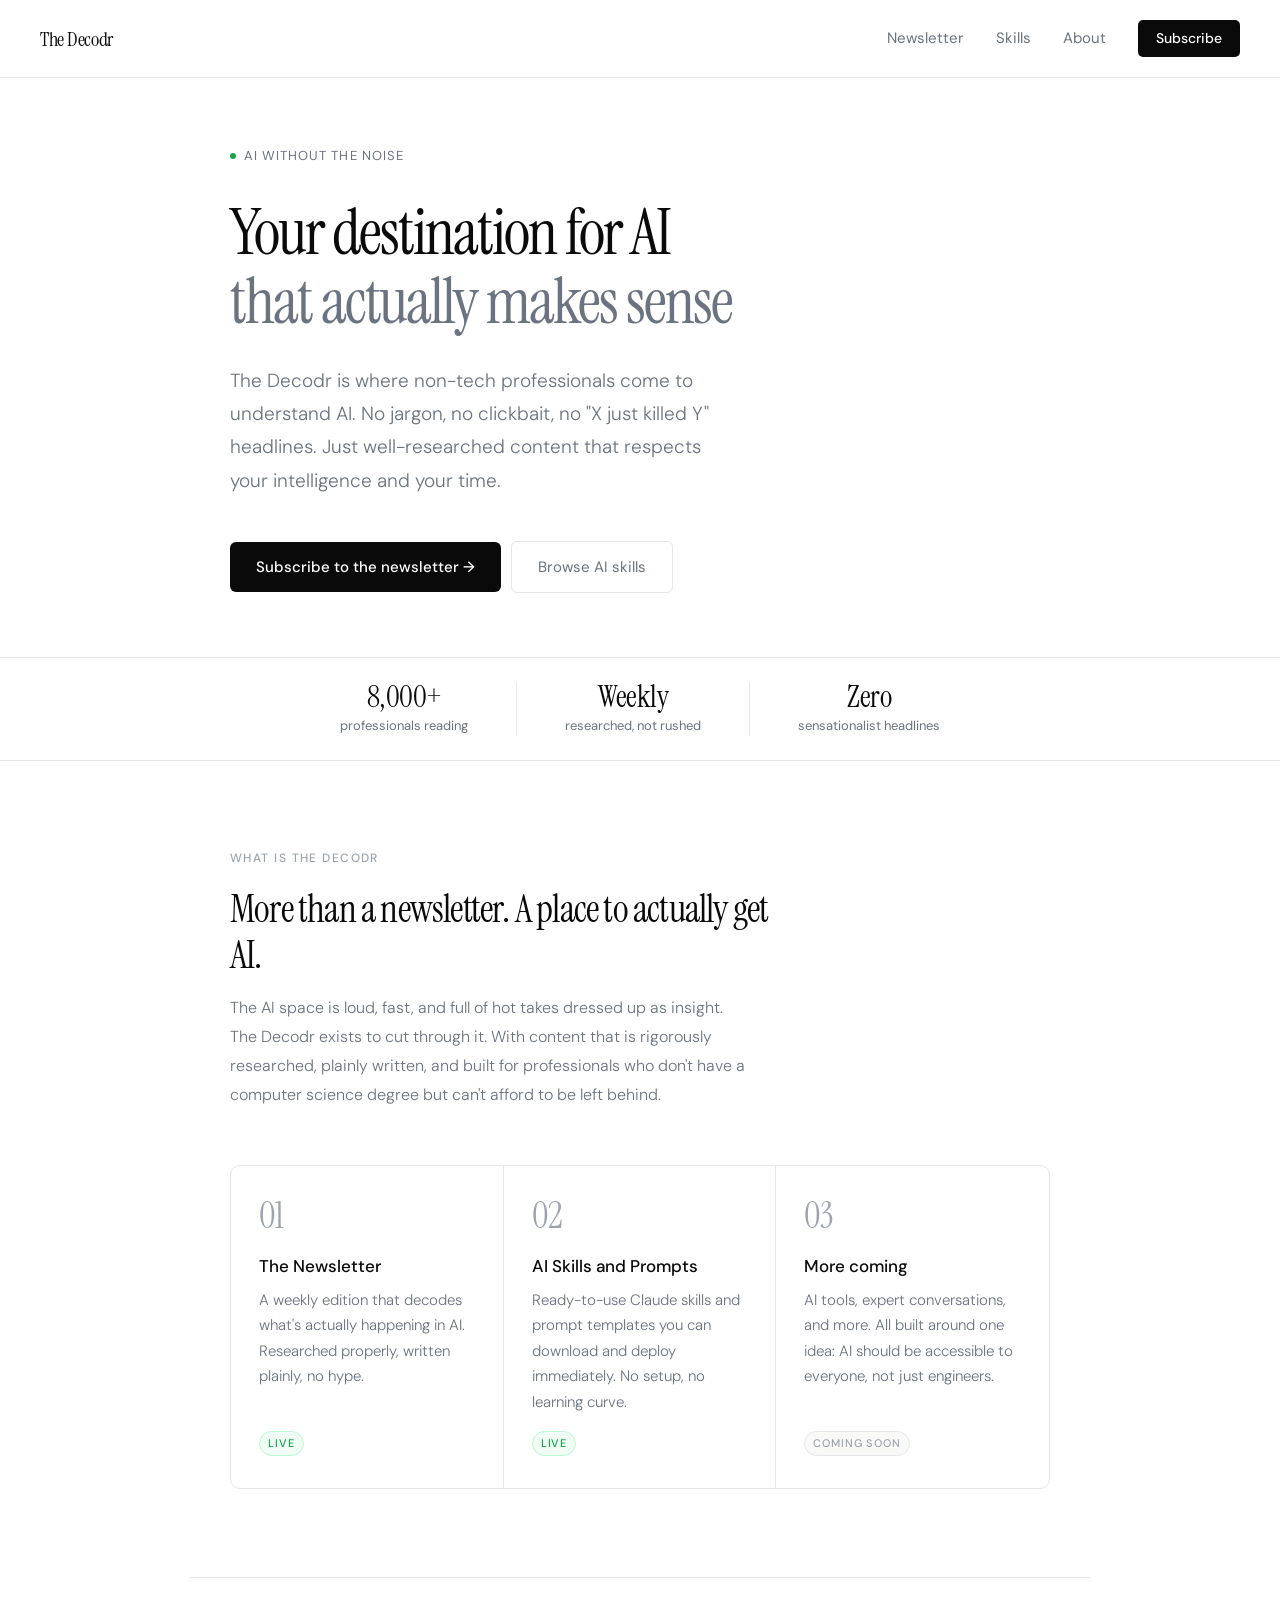
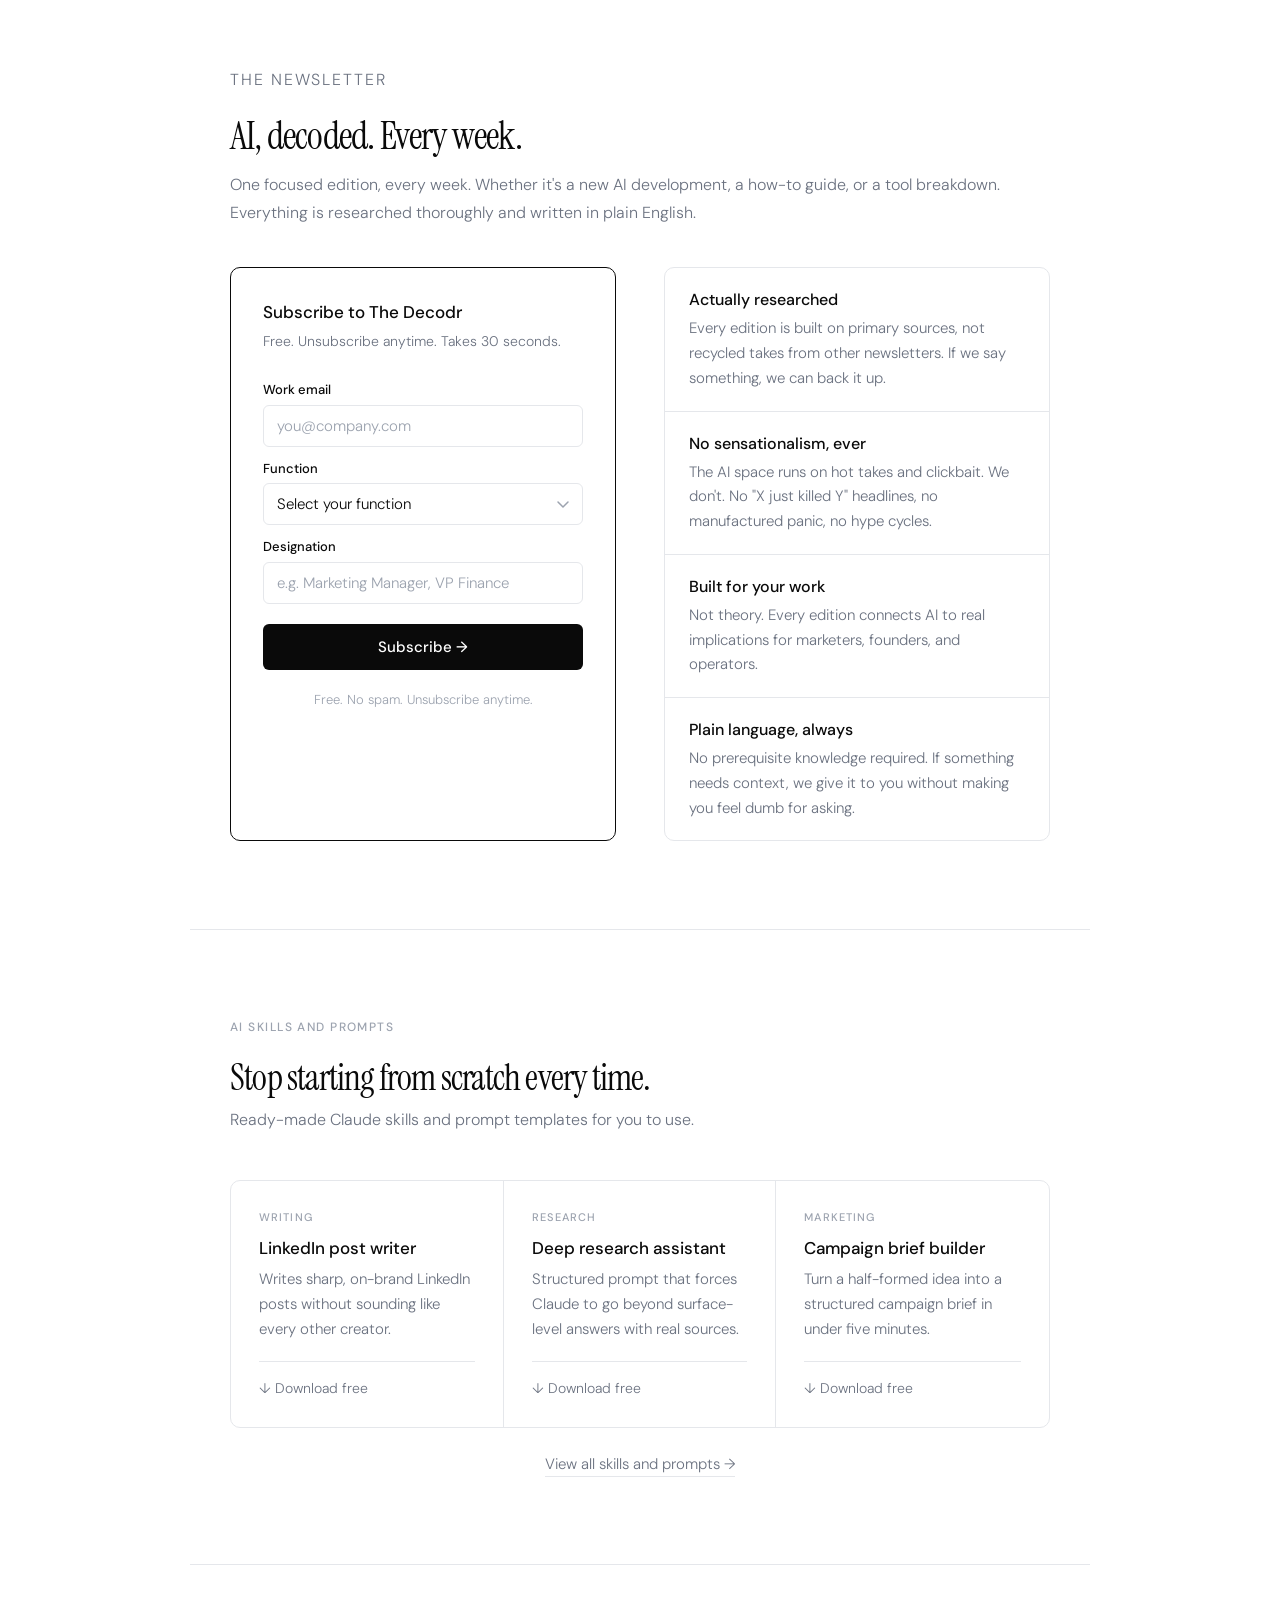
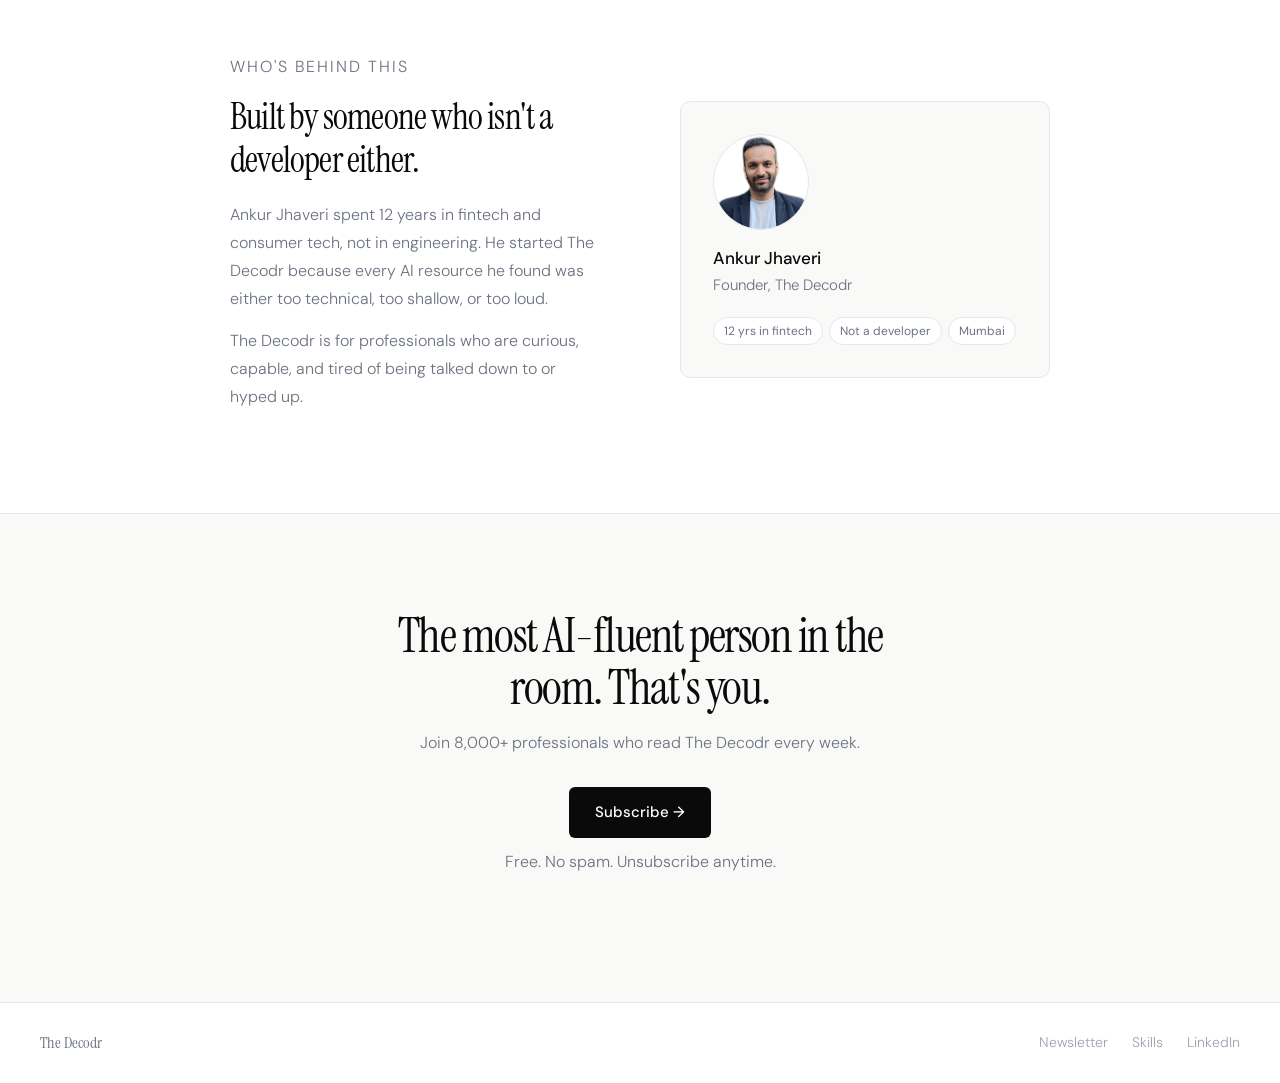
==== index.html @ 64186047 "Subscribe form updated" ====
<!DOCTYPE html>
<html lang="en">
<head>
  <meta charset="UTF-8" />
  <meta name="viewport" content="width=device-width, initial-scale=1.0" />
  <title>The Decodr — AI, decoded for non-tech professionals</title>
  <link rel="icon" type="image/svg+xml" href="favicon-image.svg">
  <meta name="description" content="The Decodr is where non-tech professionals come to understand AI. No jargon, no clickbait, no hype. Just well-researched content, every week." />

  <!-- Google tag (gtag.js) -->
  <script async src="https://www.googletagmanager.com/gtag/js?id=G-RG1M8H13L8"></script>
  <script>
    window.dataLayer = window.dataLayer || [];
    function gtag(){dataLayer.push(arguments);}
    gtag('js', new Date());
    gtag('config', 'G-RG1M8H13L8');
  </script>

  <link rel="preconnect" href="https://fonts.googleapis.com" />
  <link rel="preconnect" href="https://fonts.gstatic.com" crossorigin />
  <link href="https://fonts.googleapis.com/css2?family=Instrument+Serif&family=DM+Sans:wght@300;400;500&display=swap" rel="stylesheet" />
  <style>
    *, *::before, *::after { box-sizing: border-box; margin: 0; padding: 0; }

    :root {
      --bg: #FFFFFF;
      --bg2: #F9F9F8;
      --border: #E5E7EB;
      --text: #0A0A0A;
      --muted: #6B7280;
      --dimmed: #9CA3AF;
    }

    html { scroll-behavior: smooth; }

    body {
      background: var(--bg);
      color: var(--text);
      font-family: 'DM Sans', sans-serif;
      font-weight: 300;
      line-height: 1.5;
      -webkit-font-smoothing: antialiased;
    }

    /* ── NAV ── */
    .nav {
      display: flex;
      align-items: center;
      justify-content: space-between;
      padding: 1.25rem 2.5rem;
      border-bottom: 1px solid var(--border);
      position: sticky;
      top: 0;
      background: rgba(255,255,255,0.95);
      backdrop-filter: blur(12px);
      -webkit-backdrop-filter: blur(12px);
      z-index: 100;
    }
    .nav-logo { font-family: 'Instrument Serif', serif; font-size: 20px; color: var(--text); letter-spacing: -0.3px; text-decoration: none; }
    .nav-links { display: flex; gap: 2rem; align-items: center; }
    .nav-links a { font-size: 15px; color: var(--muted); text-decoration: none; font-weight: 400; transition: color 0.2s; }
    .nav-links a:hover { color: var(--text); }
    .nav-links .nav-btn { background: var(--text); color: #ffffff !important; border: none; padding: 8px 18px; border-radius: 5px; font-size: 14px; font-weight: 500; cursor: pointer; font-family: 'DM Sans', sans-serif; text-decoration: none; display: inline-block; transition: opacity 0.2s; }
    .nav-links .nav-btn:hover { opacity: 0.85; }

    /* ── HERO ── */
    .hero { padding: 4rem 2.5rem 2rem; max-width: 900px; margin: 0 auto; }
    .hero-eyebrow { display: inline-flex; align-items: center; gap: 8px; font-size: 13px; font-weight: 400; color: var(--muted); letter-spacing: 0.08em; text-transform: uppercase; margin-bottom: 2rem; }
    .hero-dot { width: 6px; height: 6px; border-radius: 50%; background: #16A34A; animation: pulse 2s infinite; flex-shrink: 0; }
    @keyframes pulse { 0%, 100% { opacity: 1; } 50% { opacity: 0.3; } }
    .hero h1 { font-family: 'Instrument Serif', serif; font-size: 64px; font-weight: 400; line-height: 1.08; letter-spacing: -2px; color: var(--text); margin-bottom: 1.75rem; }
    .hero h1 span { display: block; color: var(--muted); }
    .hero-sub { font-size: 19px; color: var(--muted); line-height: 1.75; max-width: 500px; margin-bottom: 2.75rem; font-weight: 300; }
    .hero-actions { display: flex; gap: 10px; align-items: center; flex-wrap: wrap; }
    .btn-primary { background: var(--text); color: #fff; border: none; padding: 14px 26px; border-radius: 6px; font-size: 15px; font-weight: 500; cursor: pointer; font-family: 'DM Sans', sans-serif; text-decoration: none; display: inline-block; transition: opacity 0.2s; }
    .btn-primary:hover { opacity: 0.85; }
    .btn-ghost { background: transparent; color: var(--muted); border: 1px solid var(--border); padding: 14px 26px; border-radius: 6px; font-size: 15px; font-weight: 400; cursor: pointer; font-family: 'DM Sans', sans-serif; text-decoration: none; display: inline-block; transition: border-color 0.2s, color 0.2s; }
    .btn-ghost:hover { border-color: #9CA3AF; color: var(--text); }

    /* ── PROOF BAR ── */
    .proof { border-top: 1px solid var(--border); border-bottom: 1px solid var(--border); padding: 1.5rem 2.5rem; display: flex; align-items: center; justify-content: center; margin-top: 2rem; }
    .proof-item { text-align: center; padding: 0 3rem; }
    .proof-item:not(:last-child) { border-right: 1px solid var(--border); }
    .proof-num { font-family: 'Instrument Serif', serif; font-size: 30px; color: var(--text); letter-spacing: -0.5px; line-height: 1; margin-bottom: 4px; }
    .proof-label { font-size: 13px; color: var(--muted); font-weight: 400; }

    /* ── WHAT SECTION ── */
    .what { padding: 5.5rem 2.5rem; max-width: 900px; margin: 0 auto; }
    .section-tag { font-size: 12px; font-weight: 500; letter-spacing: 0.12em; text-transform: uppercase; color: var(--dimmed); margin-bottom: 1.25rem; }
    .what h2 { font-family: 'Instrument Serif', serif; font-size: 38px; font-weight: 400; letter-spacing: -0.8px; color: var(--text); margin-bottom: 1rem; line-height: 1.2; max-width: 540px; }
    .what-body { font-size: 16px; color: var(--muted); line-height: 1.8; max-width: 520px; margin-bottom: 3.5rem; font-weight: 300; }
    .offerings { display: grid; grid-template-columns: 1fr 1fr 1fr; border: 1px solid var(--border); border-radius: 10px; overflow: hidden; }
    .offering { padding: 2rem 1.75rem; border-right: 1px solid var(--border); display: flex; flex-direction: column; }
    .offering:last-child { border-right: none; }
    .offering-num { font-family: 'Instrument Serif', serif; font-size: 36px; color: var(--dimmed); line-height: 1; margin-bottom: 1.25rem; letter-spacing: -1px; }
    .offering h3 { font-size: 17px; font-weight: 500; color: var(--text); margin-bottom: 0.5rem; }
    .offering p { font-size: 15px; color: var(--muted); line-height: 1.7; flex: 1; }
    .offering-badge-row { margin-top: 1rem; display: flex; align-items: center; }
    .offering-live { display: inline-block; font-size: 11px; font-weight: 500; letter-spacing: 0.08em; text-transform: uppercase; color: #16A34A; border: 1px solid #BBF7D0; background: #F0FDF4; padding: 3px 8px; border-radius: 100px; }
    .offering-soon { display: inline-block; font-size: 11px; font-weight: 500; letter-spacing: 0.08em; text-transform: uppercase; color: var(--dimmed); border: 1px solid var(--border); background: var(--bg2); padding: 3px 8px; border-radius: 100px; }

    /* ── NEWSLETTER SECTION ── */
    .newsletter { padding: 5.5rem 2.5rem; border-top: 1px solid var(--border); max-width: 900px; margin: 0 auto; }
    .newsletter-head { margin-bottom: 2.5rem; }
    .newsletter-head h2 { font-family: 'Instrument Serif', serif; font-size: 38px; font-weight: 400; letter-spacing: -0.8px; line-height: 1.2; color: var(--text); margin-bottom: 0.75rem; }
    .newsletter-head p { font-size: 16px; color: var(--muted); line-height: 1.75; font-weight: 300; }
    .newsletter-grid { display: grid; grid-template-columns: 1fr 1fr; gap: 3rem; align-items: stretch; }

    /* form card */
    .nl-form-card { background: var(--bg); border: 1px solid var(--text); border-radius: 10px; padding: 2rem; display: flex; flex-direction: column; }
    .nl-form-card h3 { font-size: 17px; font-weight: 500; color: var(--text); margin-bottom: 4px; }
    .nl-form-card .form-sub { font-size: 14px; color: var(--muted); margin-bottom: 1.75rem; line-height: 1.6; }

    .gate-form { display: flex; flex-direction: column; gap: 0.75rem; flex: 1; }
    .form-field { display: flex; flex-direction: column; gap: 5px; }
    .form-field label { font-size: 13px; font-weight: 500; color: var(--text); }
    .form-field input,
    .form-field select {
      width: 100%;
      padding: 10px 13px;
      border: 1px solid var(--border);
      border-radius: 6px;
      font-family: 'DM Sans', sans-serif;
      font-size: 15px;
      font-weight: 300;
      color: var(--text);
      background: var(--bg);
      outline: none;
      transition: border-color 0.2s;
      appearance: none;
      -webkit-appearance: none;
    }
    .form-field input::placeholder { color: var(--dimmed); }
    .form-field input:focus,
    .form-field select:focus { border-color: var(--text); }
    .form-field input.error,
    .form-field select.error { border-color: #DC2626; }
    .field-error { font-size: 12px; color: #DC2626; display: none; }

    .select-wrapper { position: relative; }
    .select-wrapper select { padding-right: 34px; cursor: pointer; }
    .select-wrapper .select-chevron {
      position: absolute; right: 13px; top: 50%; transform: translateY(-50%);
      pointer-events: none; width: 14px; height: 14px; color: var(--dimmed);
    }
    .select-placeholder { color: var(--dimmed); }

    .btn-submit {
      background: var(--text); color: #fff; border: none;
      padding: 13px 24px; border-radius: 6px; font-size: 15px; font-weight: 500;
      cursor: pointer; font-family: 'DM Sans', sans-serif; width: 100%;
      margin-top: 0.5rem; transition: opacity 0.2s;
      display: flex; align-items: center; justify-content: center; gap: 8px;
    }
    .btn-submit:hover { opacity: 0.85; }
    .btn-submit:disabled { opacity: 0.6; cursor: not-allowed; }
    .btn-spinner {
      width: 15px; height: 15px;
      border: 2px solid rgba(255,255,255,0.3); border-top-color: #fff;
      border-radius: 50%; animation: spin 0.7s linear infinite; display: none;
    }
    @keyframes spin { to { transform: rotate(360deg); } }
    .btn-submit.loading .btn-spinner { display: block; }
    .form-error { font-size: 13px; color: #DC2626; text-align: center; display: none; }
    .form-micro { font-size: 13px; color: var(--dimmed); text-align: center; margin-top: 0.5rem; }

    /* success state */
    .form-success { display: none; flex: 1; flex-direction: column; align-items: center; justify-content: center; text-align: center; padding: 2rem 0; }
    .success-icon { width: 44px; height: 44px; border-radius: 50%; background: #F0FDF4; border: 1px solid #BBF7D0; display: flex; align-items: center; justify-content: center; margin: 0 auto 1rem; }
    .success-icon svg { width: 20px; height: 20px; color: #16A34A; }
    .form-success h4 { font-size: 17px; font-weight: 500; color: var(--text); margin-bottom: 6px; }
    .form-success p { font-size: 14px; color: var(--muted); line-height: 1.6; }

    /* points */
    .nl-points { border: 1px solid var(--border); border-radius: 10px; overflow: hidden; display: flex; flex-direction: column; height: 100%; }
    .nl-point { padding: 1.25rem 1.5rem; border-bottom: 1px solid var(--border); flex: 1; display: flex; flex-direction: column; justify-content: center; }
    .nl-point:last-child { border-bottom: none; }
    .nl-point h4 { font-size: 16px; font-weight: 500; color: var(--text); margin-bottom: 4px; }
    .nl-point p { font-size: 15px; color: var(--muted); line-height: 1.65; }

    /* ── SKILLS SECTION ── */
    .skills { padding: 5.5rem 2.5rem; border-top: 1px solid var(--border); max-width: 900px; margin: 0 auto; }
    .skills h2 { font-family: 'Instrument Serif', serif; font-size: 36px; font-weight: 400; letter-spacing: -0.8px; line-height: 1.2; color: var(--text); margin-bottom: 0.5rem; }
    .skills-subhead { font-size: 16px; color: var(--muted); margin-bottom: 3rem; font-weight: 300; }
    .skills-grid { display: grid; grid-template-columns: 1fr 1fr 1fr; border: 1px solid var(--border); border-radius: 10px; overflow: hidden; margin-bottom: 1.5rem; }
    .skill-card { padding: 1.75rem; border-right: 1px solid var(--border); display: flex; flex-direction: column; }
    .skill-card:last-child { border-right: none; }
    .skill-tag { font-size: 11px; font-weight: 500; letter-spacing: 0.1em; text-transform: uppercase; color: var(--dimmed); margin-bottom: 0.75rem; }
    .skill-card h4 { font-size: 17px; font-weight: 500; color: var(--text); margin-bottom: 0.5rem; line-height: 1.3; }
    .skill-card p { font-size: 15px; color: var(--muted); line-height: 1.65; flex: 1; }
    .skill-dl { display: inline-flex; align-items: center; gap: 5px; font-size: 14px; color: var(--muted); margin-top: 1.25rem; text-decoration: none; padding-top: 1rem; border-top: 1px solid var(--border); transition: color 0.2s; }
    .skill-dl:hover { color: var(--text); }
    .skills-cta-row { text-align: center; }
    .skills-cta-row a { font-size: 15px; color: var(--muted); text-decoration: none; border-bottom: 1px solid var(--border); padding-bottom: 2px; transition: color 0.2s; }
    .skills-cta-row a:hover { color: var(--text); }

    /* ── ABOUT SECTION ── */
    .about { padding: 5.5rem 2.5rem; border-top: 1px solid var(--border); max-width: 900px; margin: 0 auto; display: grid; grid-template-columns: 1fr 1fr; gap: 5rem; align-items: center; }
    .about-left h2 { font-family: 'Instrument Serif', serif; font-size: 36px; font-weight: 400; letter-spacing: -0.8px; line-height: 1.2; color: var(--text); margin-bottom: 1.25rem; }
    .about-left p { font-size: 16px; color: var(--muted); line-height: 1.75; margin-bottom: 0.85rem; font-weight: 300; }
    .about-right { background: var(--bg2); border: 1px solid var(--border); border-radius: 10px; padding: 2rem; }
    .about-photo { width: 96px; height: 96px; border-radius: 50%; object-fit: cover; object-position: center top; margin-bottom: 1rem; display: block; border: 1px solid var(--border); background: var(--border); }
    .about-right h3 { font-size: 17px; font-weight: 500; color: var(--text); margin-bottom: 3px; }
    .about-right .role { font-size: 15px; color: var(--muted); margin-bottom: 1.25rem; }
    .about-tags { display: flex; flex-wrap: wrap; gap: 6px; }
    .atag { font-size: 12px; color: var(--muted); border: 1px solid var(--border); background: var(--bg); padding: 4px 10px; border-radius: 100px; font-weight: 400; }
    .about-link { text-decoration: none; display: inline-block; }
    .about-link:hover .about-photo { opacity: 0.85; }
    .about-link:hover h3 { color: var(--muted); }

    /* ── FINAL CTA ── */
    .fcta { padding: 6rem 2.5rem; border-top: 1px solid var(--border); text-align: center; background: var(--bg2); }
    .fcta h2 { font-family: 'Instrument Serif', serif; font-size: 48px; font-weight: 400; letter-spacing: -1.5px; line-height: 1.1; color: var(--text); margin-bottom: 1rem; max-width: 560px; margin-left: auto; margin-right: auto; }
    .fcta p { font-size: 16px; color: var(--muted); margin-bottom: 2rem; }
    .fcta-micro { font-size: 13px; color: var(--dimmed); }

    /* ── FOOTER ── */
    .footer { padding: 1.75rem 2.5rem; border-top: 1px solid var(--border); display: flex; align-items: center; justify-content: space-between; }
    .footer-logo { font-family: 'Instrument Serif', serif; font-size: 16px; color: var(--muted); text-decoration: none; }
    .footer-links { display: flex; gap: 1.5rem; }
    .footer-links a { font-size: 14px; color: var(--dimmed); text-decoration: none; transition: color 0.2s; }
    .footer-links a:hover { color: var(--muted); }

    /* ── MOBILE RESPONSIVE ── */
    @media (max-width: 768px) {
      .nav { padding: 1rem 1.25rem; }
      .nav-links a { display: none; }
      .hero { padding: 2.5rem 1.25rem 0; }
      .hero h1 { font-size: 36px; letter-spacing: -0.8px; }
      .hero-sub { font-size: 16px; }
      .hero-actions { flex-direction: column; }
      .btn-primary, .btn-ghost { width: 100%; text-align: center; }
      .proof { padding: 1.5rem 0.5rem; margin-top: 1.5rem; }
      .proof-item { padding: 0 1rem; }
      .proof-num { font-size: 22px; }
      .proof-label { font-size: 10px; }
      .what { padding: 3rem 1.25rem; }
      .what h2 { font-size: 26px; max-width: 100%; }
      .offerings { grid-template-columns: 1fr; }
      .offering { border-right: none; border-bottom: 1px solid var(--border); }
      .offering:last-child { border-bottom: none; }
      .newsletter { padding: 3rem 1.25rem; }
      .newsletter-head h2 { font-size: 28px; }
      .newsletter-grid { grid-template-columns: 1fr; gap: 2rem; }
      .nl-points { height: auto; }
      .nl-point { flex: none; }
      .skills { padding: 3rem 1.25rem; }
      .skills h2 { font-size: 26px; }
      .skills-grid { grid-template-columns: 1fr; }
      .skill-card { border-right: none; border-bottom: 1px solid var(--border); }
      .skill-card:last-child { border-bottom: none; }
      .about { grid-template-columns: 1fr; gap: 2rem; padding: 3rem 1.25rem; }
      .about-left h2 { font-size: 26px; }
      .fcta { padding: 3rem 1.25rem; }
      .fcta h2 { font-size: 28px; letter-spacing: -0.5px; }
      .footer { padding: 1.25rem; flex-direction: column; gap: 1rem; text-align: center; }
    }
  </style>
</head>
<body>

  <nav class="nav">
    <a href="#" class="nav-logo">The Decodr</a>
    <div class="nav-links">
      <a href="#newsletter">Newsletter</a>
      <a href="#skills">Skills</a>
      <a href="#about">About</a>
      <a href="#newsletter" class="nav-btn">Subscribe</a>
    </div>
  </nav>

  <section class="hero">
    <div class="hero-eyebrow">
      <span class="hero-dot"></span>
      AI without the noise
    </div>
    <h1>Your destination for AI<span>that actually makes sense</span></h1>
    <p class="hero-sub">The Decodr is where non-tech professionals come to understand AI. No jargon, no clickbait, no "X just killed Y" headlines. Just well-researched content that respects your intelligence and your time.</p>
    <div class="hero-actions">
      <a href="#newsletter" class="btn-primary">Subscribe to the newsletter →</a>
      <a href="#skills" class="btn-ghost">Browse AI skills</a>
    </div>
  </section>

  <div class="proof">
    <div class="proof-item">
      <div class="proof-num">8,000+</div>
      <div class="proof-label">professionals reading</div>
    </div>
    <div class="proof-item">
      <div class="proof-num">Weekly</div>
      <div class="proof-label">researched, not rushed</div>
    </div>
    <div class="proof-item">
      <div class="proof-num">Zero</div>
      <div class="proof-label">sensationalist headlines</div>
    </div>
  </div>

  <section class="what">
    <p class="section-tag">What is The Decodr</p>
    <h2>More than a newsletter. A place to actually get AI.</h2>
    <p class="what-body">The AI space is loud, fast, and full of hot takes dressed up as insight. The Decodr exists to cut through it. With content that is rigorously researched, plainly written, and built for professionals who don't have a computer science degree but can't afford to be left behind.</p>
    <div class="offerings">
      <div class="offering">
        <div class="offering-num">01</div>
        <h3>The Newsletter</h3>
        <p>A weekly edition that decodes what's actually happening in AI. Researched properly, written plainly, no hype.</p>
        <div class="offering-badge-row">
          <span class="offering-live">Live</span>
        </div>
      </div>
      <div class="offering">
        <div class="offering-num">02</div>
        <h3>AI Skills and Prompts</h3>
        <p>Ready-to-use Claude skills and prompt templates you can download and deploy immediately. No setup, no learning curve.</p>
        <div class="offering-badge-row">
          <span class="offering-live">Live</span>
        </div>
      </div>
      <div class="offering">
        <div class="offering-num">03</div>
        <h3>More coming</h3>
        <p>AI tools, expert conversations, and more. All built around one idea: AI should be accessible to everyone, not just engineers.</p>
        <div class="offering-badge-row">
          <span class="offering-soon">Coming soon</span>
        </div>
      </div>
    </div>
  </section>

  <section class="newsletter" id="newsletter">
    <div class="newsletter-head">
      <p class="section-tag">The Newsletter</p>
      <h2>AI, decoded. Every week.</h2>
      <p>One focused edition, every week. Whether it's a new AI development, a how-to guide, or a tool breakdown. Everything is researched thoroughly and written in plain English.</p>
    </div>
    <div class="newsletter-grid">

      <div class="nl-form-card">
        <div id="nlFormView" style="display:flex; flex-direction:column; flex:1;">
          <h3>Subscribe to The Decodr</h3>
          <p class="form-sub">Free. Unsubscribe anytime. Takes 30 seconds.</p>
          <form class="gate-form" id="nlForm" novalidate>
            <div class="form-field">
              <label for="nl-email">Work email</label>
              <input type="email" id="nl-email" name="email" placeholder="you@company.com" required autocomplete="email" />
              <span class="field-error" id="nl-emailError">Please enter a valid email address.</span>
            </div>
            <div class="form-field">
              <label for="nl-function">Function</label>
              <div class="select-wrapper">
                <select id="nl-function" name="function" required class="select-placeholder">
                  <option value="" disabled selected>Select your function</option>
                  <option value="Product">Product</option>
                  <option value="Finance">Finance</option>
                  <option value="Marketing">Marketing</option>
                  <option value="HR">HR</option>
                  <option value="Operations">Operations</option>
                  <option value="Strategy">Strategy</option>
                  <option value="Sales">Sales</option>
                  <option value="Analytics">Analytics</option>
                  <option value="Other">Other</option>
                </select>
                <svg class="select-chevron" viewBox="0 0 14 14" fill="none" stroke="currentColor" stroke-width="1.5" stroke-linecap="round" stroke-linejoin="round">
                  <path d="M2 5l5 5 5-5"/>
                </svg>
              </div>
              <span class="field-error" id="nl-functionError">Please select your function.</span>
            </div>
            <div class="form-field">
              <label for="nl-designation">Designation</label>
              <input type="text" id="nl-designation" name="designation" placeholder="e.g. Marketing Manager, VP Finance" required />
              <span class="field-error" id="nl-designationError">Please enter your designation.</span>
            </div>
            <button type="submit" class="btn-submit" id="nlSubmitBtn">
              <span class="btn-spinner"></span>
              <span class="btn-label">Subscribe →</span>
            </button>
            <p class="form-error" id="nl-formError">Something went wrong. Please try again.</p>
            <p class="form-micro">Free. No spam. Unsubscribe anytime.</p>
          </form>
        </div>

        <div class="form-success" id="nlSuccessView">
          <div class="success-icon">
            <svg viewBox="0 0 24 24" fill="none" stroke="currentColor" stroke-width="2" stroke-linecap="round" stroke-linejoin="round">
              <polyline points="20 6 9 17 4 12"/>
            </svg>
          </div>
          <h4>You're in.</h4>
          <p>Redirecting you to Substack to complete your subscription...</p>
        </div>
      </div>

      <div class="nl-points">
        <div class="nl-point">
          <h4>Actually researched</h4>
          <p>Every edition is built on primary sources, not recycled takes from other newsletters. If we say something, we can back it up.</p>
        </div>
        <div class="nl-point">
          <h4>No sensationalism, ever</h4>
          <p>The AI space runs on hot takes and clickbait. We don't. No "X just killed Y" headlines, no manufactured panic, no hype cycles.</p>
        </div>
        <div class="nl-point">
          <h4>Built for your work</h4>
          <p>Not theory. Every edition connects AI to real implications for marketers, founders, and operators.</p>
        </div>
        <div class="nl-point">
          <h4>Plain language, always</h4>
          <p>No prerequisite knowledge required. If something needs context, we give it to you without making you feel dumb for asking.</p>
        </div>
      </div>

    </div>
  </section>

  <section class="skills" id="skills">
    <p class="section-tag">AI Skills and Prompts</p>
    <h2>Stop starting from scratch every time.</h2>
    <p class="skills-subhead">Ready-made Claude skills and prompt templates for you to use.</p>
    <div class="skills-grid">
      <div class="skill-card">
        <div class="skill-tag">Writing</div>
        <h4>LinkedIn post writer</h4>
        <p>Writes sharp, on-brand LinkedIn posts without sounding like every other creator.</p>
        <a class="skill-dl" href="coming-soon.html">↓ Download free</a>
      </div>
      <div class="skill-card">
        <div class="skill-tag">Research</div>
        <h4>Deep research assistant</h4>
        <p>Structured prompt that forces Claude to go beyond surface-level answers with real sources.</p>
        <a class="skill-dl" href="coming-soon.html">↓ Download free</a>
      </div>
      <div class="skill-card">
        <div class="skill-tag">Marketing</div>
        <h4>Campaign brief builder</h4>
        <p>Turn a half-formed idea into a structured campaign brief in under five minutes.</p>
        <a class="skill-dl" href="coming-soon.html">↓ Download free</a>
      </div>
    </div>
    <div class="skills-cta-row">
      <a href="coming-soon.html">View all skills and prompts →</a>
    </div>
  </section>

  <section class="about" id="about">
    <div class="about-left">
      <p class="section-tag">Who's behind this</p>
      <h2>Built by someone who isn't a developer either.</h2>
      <p>Ankur Jhaveri spent 12 years in fintech and consumer tech, not in engineering. He started The Decodr because every AI resource he found was either too technical, too shallow, or too loud.</p>
      <p>The Decodr is for professionals who are curious, capable, and tired of being talked down to or hyped up.</p>
    </div>
    <div class="about-right">
      <a href="https://www.linkedin.com/in/ankurajhaveri" target="_blank" rel="noopener" class="about-link">
        <img class="about-photo" src="ankur.png" alt="Ankur Jhaveri" />
        <h3>Ankur Jhaveri</h3>
      </a>
      <p class="role">Founder, The Decodr</p>
      <div class="about-tags">
        <span class="atag">12 yrs in fintech</span>
        <span class="atag">Not a developer</span>
        <span class="atag">Mumbai</span>
      </div>
    </div>
  </section>

  <section class="fcta">
    <h2>The most AI-fluent person in the room. That's you.</h2>
    <p>Join 8,000+ professionals who read The Decodr every week.</p>
    <a href="#newsletter" class="btn-primary">Subscribe →</a>
    <p class="fcta-micro" style="margin-top: 0.75rem;">Free. No spam. Unsubscribe anytime.</p>
  </section>

  <footer class="footer">
    <a href="#" class="footer-logo">The Decodr</a>
    <div class="footer-links">
      <a href="#newsletter">Newsletter</a>
      <a href="#skills">Skills</a>
      <a href="https://www.linkedin.com/in/ankurajhaveri" target="_blank" rel="noopener">LinkedIn</a>
    </div>
  </footer>

  <script>
    const APPS_SCRIPT_URL = 'https://script.google.com/macros/s/AKfycbzCJmCJoO9jo8SzQ6dvPac4uMFC2pJ8-NBWPXwWlZ7O8RimcJDHARlKDZEhNWupUO1Y1g/exec';
    const SUBSTACK_URL = 'https://lazyai.substack.com';

    const select = document.getElementById('nl-function');
    select.addEventListener('change', function () {
      this.classList.remove('select-placeholder');
    });

    document.getElementById('nlForm').addEventListener('submit', function (e) {
      e.preventDefault();

      const email       = document.getElementById('nl-email').value.trim();
      const func        = document.getElementById('nl-function').value;
      const designation = document.getElementById('nl-designation').value.trim();
      const btn         = document.getElementById('nlSubmitBtn');
      const errorEl     = document.getElementById('nl-formError');
      const emailRegex  = /^[^\s@]+@[^\s@]+\.[^\s@]+$/;

      // reset errors
      ['nl-email', 'nl-function', 'nl-designation'].forEach(id => {
        document.getElementById(id).classList.remove('error');
      });
      ['nl-emailError', 'nl-functionError', 'nl-designationError'].forEach(id => {
        document.getElementById(id).style.display = 'none';
      });

      let hasError = false;

      if (!email || !emailRegex.test(email)) {
        document.getElementById('nl-email').classList.add('error');
        document.getElementById('nl-emailError').style.display = 'block';
        hasError = true;
      }
      if (!func) {
        document.getElementById('nl-function').classList.add('error');
        document.getElementById('nl-functionError').style.display = 'block';
        hasError = true;
      }
      if (!designation) {
        document.getElementById('nl-designation').classList.add('error');
        document.getElementById('nl-designationError').style.display = 'block';
        hasError = true;
      }

      if (hasError) return;

      btn.classList.add('loading');
      btn.disabled = true;
      errorEl.style.display = 'none';

      const payload = new URLSearchParams({
        email,
        function: func,
        designation,
        source:    new URLSearchParams(window.location.search).get('source') || 'direct',
        timestamp: new Date().toISOString()
      });

      new Image().src = APPS_SCRIPT_URL + '?' + payload.toString();

      document.getElementById('nlFormView').style.display = 'none';
      document.getElementById('nlSuccessView').style.display = 'flex';

      setTimeout(function () {
        window.location.href = SUBSTACK_URL;
      }, 1500);
    });
  </script>

</body>
</html>
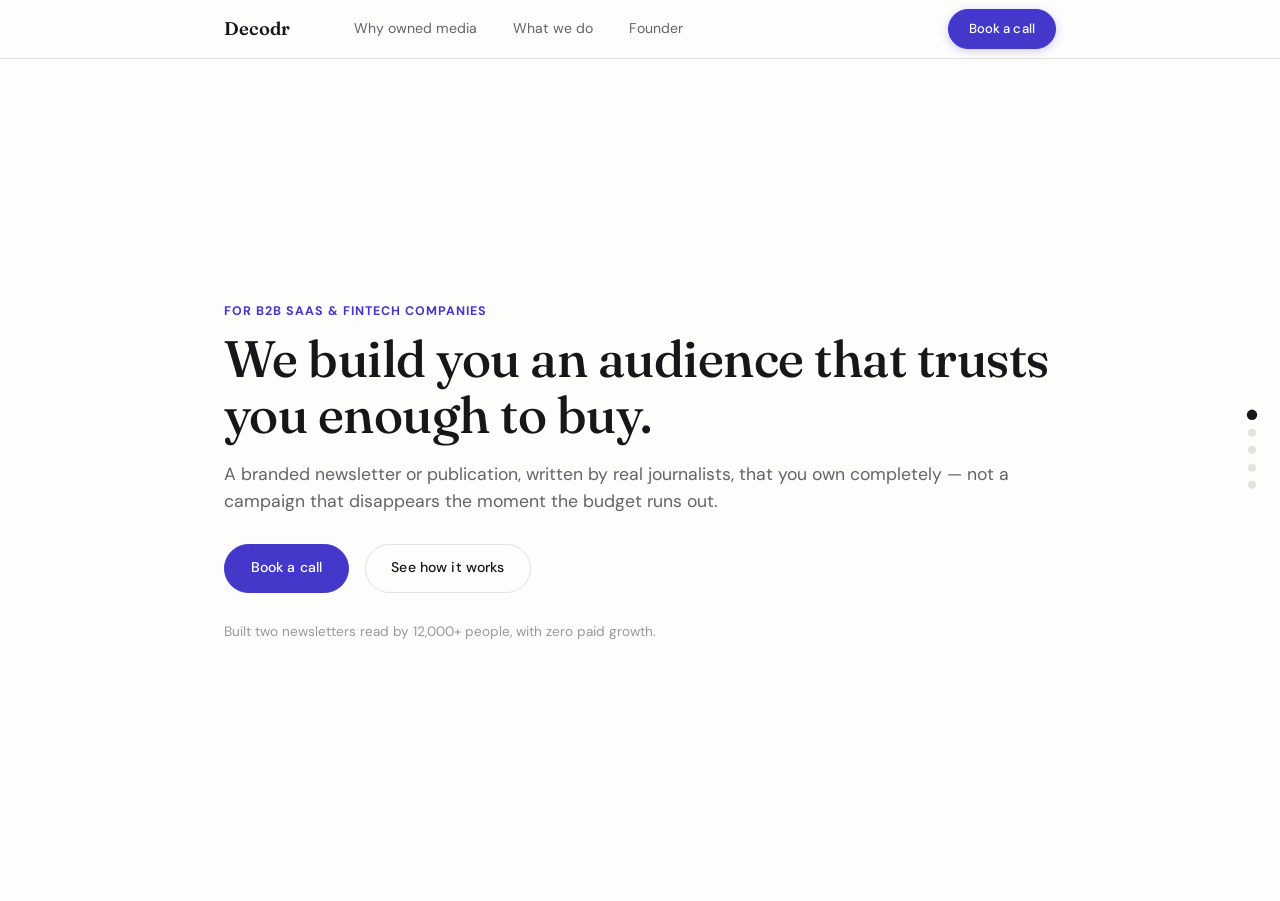
==== commit 30b1e52b: "Replace site with new Decodr landing page Full history of the previous site (index.html, newsletter." ====
--- a/index.html
+++ b/index.html
@@ -1,555 +1,162 @@
 <!DOCTYPE html>
 <html lang="en">
 <head>
-  <meta charset="UTF-8" />
-  <meta name="viewport" content="width=device-width, initial-scale=1.0" />
-  <title>The Decodr — AI, decoded for non-tech professionals</title>
-  <link rel="icon" type="image/svg+xml" href="favicon-image.svg">
-  <meta name="description" content="The Decodr is where non-tech professionals come to understand AI. No jargon, no clickbait, no hype. Just well-researched content, every week." />
-
-  <!-- Google tag (gtag.js) -->
-  <script async src="https://www.googletagmanager.com/gtag/js?id=G-RG1M8H13L8"></script>
-  <script>
-    window.dataLayer = window.dataLayer || [];
-    function gtag(){dataLayer.push(arguments);}
-    gtag('js', new Date());
-    gtag('config', 'G-RG1M8H13L8');
-  </script>
-
-  <link rel="preconnect" href="https://fonts.googleapis.com" />
-  <link rel="preconnect" href="https://fonts.gstatic.com" crossorigin />
-  <link href="https://fonts.googleapis.com/css2?family=Instrument+Serif&family=DM+Sans:wght@300;400;500&display=swap" rel="stylesheet" />
-  <style>
-    *, *::before, *::after { box-sizing: border-box; margin: 0; padding: 0; }
-
-    :root {
-      --bg: #FFFFFF;
-      --bg2: #F9F9F8;
-      --border: #E5E7EB;
-      --text: #0A0A0A;
-      --muted: #6B7280;
-      --dimmed: #9CA3AF;
-    }
-
-    html { scroll-behavior: smooth; }
-
-    body {
-      background: var(--bg);
-      color: var(--text);
-      font-family: 'DM Sans', sans-serif;
-      font-weight: 300;
-      line-height: 1.5;
-      -webkit-font-smoothing: antialiased;
-    }
-
-    /* ── NAV ── */
-    .nav {
-      display: flex;
-      align-items: center;
-      justify-content: space-between;
-      padding: 1.25rem 2.5rem;
-      border-bottom: 1px solid var(--border);
-      position: sticky;
-      top: 0;
-      background: rgba(255,255,255,0.95);
-      backdrop-filter: blur(12px);
-      -webkit-backdrop-filter: blur(12px);
-      z-index: 100;
-    }
-    .nav-logo { font-family: 'Instrument Serif', serif; font-size: 20px; color: var(--text); letter-spacing: -0.3px; text-decoration: none; }
-    .nav-links { display: flex; gap: 2rem; align-items: center; }
-    .nav-links a { font-size: 15px; color: var(--muted); text-decoration: none; font-weight: 400; transition: color 0.2s; }
-    .nav-links a:hover { color: var(--text); }
-    .nav-links .nav-btn { background: var(--text); color: #ffffff !important; border: none; padding: 8px 18px; border-radius: 5px; font-size: 14px; font-weight: 500; cursor: pointer; font-family: 'DM Sans', sans-serif; text-decoration: none; display: inline-block; transition: opacity 0.2s; }
-    .nav-links .nav-btn:hover { opacity: 0.85; }
-
-    /* ── HERO ── */
-    .hero { padding: 4rem 2.5rem 2rem; max-width: 900px; margin: 0 auto; }
-    .hero-eyebrow { display: inline-flex; align-items: center; gap: 8px; font-size: 13px; font-weight: 400; color: var(--muted); letter-spacing: 0.08em; text-transform: uppercase; margin-bottom: 2rem; }
-    .hero-dot { width: 6px; height: 6px; border-radius: 50%; background: #16A34A; animation: pulse 2s infinite; flex-shrink: 0; }
-    @keyframes pulse { 0%, 100% { opacity: 1; } 50% { opacity: 0.3; } }
-    .hero h1 { font-family: 'Instrument Serif', serif; font-size: 64px; font-weight: 400; line-height: 1.08; letter-spacing: -2px; color: var(--text); margin-bottom: 1.75rem; }
-    .hero h1 span { display: block; color: var(--muted); }
-    .hero-sub { font-size: 19px; color: var(--muted); line-height: 1.75; max-width: 500px; margin-bottom: 2.75rem; font-weight: 300; }
-    .hero-actions { display: flex; gap: 10px; align-items: center; flex-wrap: wrap; }
-    .btn-primary { background: var(--text); color: #fff; border: none; padding: 14px 26px; border-radius: 6px; font-size: 15px; font-weight: 500; cursor: pointer; font-family: 'DM Sans', sans-serif; text-decoration: none; display: inline-block; transition: opacity 0.2s; }
-    .btn-primary:hover { opacity: 0.85; }
-    .btn-ghost { background: transparent; color: var(--muted); border: 1px solid var(--border); padding: 14px 26px; border-radius: 6px; font-size: 15px; font-weight: 400; cursor: pointer; font-family: 'DM Sans', sans-serif; text-decoration: none; display: inline-block; transition: border-color 0.2s, color 0.2s; }
-    .btn-ghost:hover { border-color: #9CA3AF; color: var(--text); }
-
-    /* ── PROOF BAR ── */
-    .proof { border-top: 1px solid var(--border); border-bottom: 1px solid var(--border); padding: 1.5rem 2.5rem; display: flex; align-items: center; justify-content: center; margin-top: 2rem; }
-    .proof-item { text-align: center; padding: 0 3rem; }
-    .proof-item:not(:last-child) { border-right: 1px solid var(--border); }
-    .proof-num { font-family: 'Instrument Serif', serif; font-size: 30px; color: var(--text); letter-spacing: -0.5px; line-height: 1; margin-bottom: 4px; }
-    .proof-label { font-size: 13px; color: var(--muted); font-weight: 400; }
-
-    /* ── WHAT SECTION ── */
-    .what { padding: 5.5rem 2.5rem; max-width: 900px; margin: 0 auto; }
-    .section-tag { font-size: 12px; font-weight: 500; letter-spacing: 0.12em; text-transform: uppercase; color: var(--dimmed); margin-bottom: 1.25rem; }
-    .what h2 { font-family: 'Instrument Serif', serif; font-size: 38px; font-weight: 400; letter-spacing: -0.8px; color: var(--text); margin-bottom: 1rem; line-height: 1.2; max-width: 540px; }
-    .what-body { font-size: 16px; color: var(--muted); line-height: 1.8; max-width: 520px; margin-bottom: 3.5rem; font-weight: 300; }
-    .offerings { display: grid; grid-template-columns: 1fr 1fr 1fr; border: 1px solid var(--border); border-radius: 10px; overflow: hidden; }
-    .offering { padding: 2rem 1.75rem; border-right: 1px solid var(--border); display: flex; flex-direction: column; }
-    .offering:last-child { border-right: none; }
-    .offering-num { font-family: 'Instrument Serif', serif; font-size: 36px; color: var(--dimmed); line-height: 1; margin-bottom: 1.25rem; letter-spacing: -1px; }
-    .offering h3 { font-size: 17px; font-weight: 500; color: var(--text); margin-bottom: 0.5rem; }
-    .offering p { font-size: 15px; color: var(--muted); line-height: 1.7; flex: 1; }
-    .offering-badge-row { margin-top: 1rem; display: flex; align-items: center; }
-    .offering-live { display: inline-block; font-size: 11px; font-weight: 500; letter-spacing: 0.08em; text-transform: uppercase; color: #16A34A; border: 1px solid #BBF7D0; background: #F0FDF4; padding: 3px 8px; border-radius: 100px; }
-    .offering-soon { display: inline-block; font-size: 11px; font-weight: 500; letter-spacing: 0.08em; text-transform: uppercase; color: var(--dimmed); border: 1px solid var(--border); background: var(--bg2); padding: 3px 8px; border-radius: 100px; }
-
-    /* ── NEWSLETTER SECTION ── */
-    .newsletter { padding: 5.5rem 2.5rem; border-top: 1px solid var(--border); max-width: 900px; margin: 0 auto; }
-    .newsletter-head { margin-bottom: 2.5rem; }
-    .newsletter-head h2 { font-family: 'Instrument Serif', serif; font-size: 38px; font-weight: 400; letter-spacing: -0.8px; line-height: 1.2; color: var(--text); margin-bottom: 0.75rem; }
-    .newsletter-head p { font-size: 16px; color: var(--muted); line-height: 1.75; font-weight: 300; }
-    .newsletter-grid { display: grid; grid-template-columns: 1fr 1fr; gap: 3rem; align-items: stretch; }
-
-    /* form card */
-    .nl-form-card { background: var(--bg); border: 1px solid var(--text); border-radius: 10px; padding: 2rem; display: flex; flex-direction: column; }
-    .nl-form-card h3 { font-size: 17px; font-weight: 500; color: var(--text); margin-bottom: 4px; }
-    .nl-form-card .form-sub { font-size: 14px; color: var(--muted); margin-bottom: 1.75rem; line-height: 1.6; }
-
-    .gate-form { display: flex; flex-direction: column; gap: 0.75rem; flex: 1; }
-    .form-field { display: flex; flex-direction: column; gap: 5px; }
-    .form-field label { font-size: 13px; font-weight: 500; color: var(--text); }
-    .form-field input,
-    .form-field select {
-      width: 100%;
-      padding: 10px 13px;
-      border: 1px solid var(--border);
-      border-radius: 6px;
-      font-family: 'DM Sans', sans-serif;
-      font-size: 15px;
-      font-weight: 300;
-      color: var(--text);
-      background: var(--bg);
-      outline: none;
-      transition: border-color 0.2s;
-      appearance: none;
-      -webkit-appearance: none;
-    }
-    .form-field input::placeholder { color: var(--dimmed); }
-    .form-field input:focus,
-    .form-field select:focus { border-color: var(--text); }
-    .form-field input.error,
-    .form-field select.error { border-color: #DC2626; }
-    .field-error { font-size: 12px; color: #DC2626; display: none; }
-
-    .select-wrapper { position: relative; }
-    .select-wrapper select { padding-right: 34px; cursor: pointer; }
-    .select-wrapper .select-chevron {
-      position: absolute; right: 13px; top: 50%; transform: translateY(-50%);
-      pointer-events: none; width: 14px; height: 14px; color: var(--dimmed);
-    }
-    .select-placeholder { color: var(--dimmed); }
-
-    .btn-submit {
-      background: var(--text); color: #fff; border: none;
-      padding: 13px 24px; border-radius: 6px; font-size: 15px; font-weight: 500;
-      cursor: pointer; font-family: 'DM Sans', sans-serif; width: 100%;
-      margin-top: 0.5rem; transition: opacity 0.2s;
-      display: flex; align-items: center; justify-content: center; gap: 8px;
-    }
-    .btn-submit:hover { opacity: 0.85; }
-    .btn-submit:disabled { opacity: 0.6; cursor: not-allowed; }
-    .btn-spinner {
-      width: 15px; height: 15px;
-      border: 2px solid rgba(255,255,255,0.3); border-top-color: #fff;
-      border-radius: 50%; animation: spin 0.7s linear infinite; display: none;
-    }
-    @keyframes spin { to { transform: rotate(360deg); } }
-    .btn-submit.loading .btn-spinner { display: block; }
-    .form-error { font-size: 13px; color: #DC2626; text-align: center; display: none; }
-    .form-micro { font-size: 13px; color: var(--dimmed); text-align: center; margin-top: 0.5rem; }
-
-    /* success state */
-    .form-success { display: none; flex: 1; flex-direction: column; align-items: center; justify-content: center; text-align: center; padding: 2rem 0; }
-    .success-icon { width: 44px; height: 44px; border-radius: 50%; background: #F0FDF4; border: 1px solid #BBF7D0; display: flex; align-items: center; justify-content: center; margin: 0 auto 1rem; }
-    .success-icon svg { width: 20px; height: 20px; color: #16A34A; }
-    .form-success h4 { font-size: 17px; font-weight: 500; color: var(--text); margin-bottom: 6px; }
-    .form-success p { font-size: 14px; color: var(--muted); line-height: 1.6; }
-
-    /* points */
-    .nl-points { border: 1px solid var(--border); border-radius: 10px; overflow: hidden; display: flex; flex-direction: column; height: 100%; }
-    .nl-point { padding: 1.25rem 1.5rem; border-bottom: 1px solid var(--border); flex: 1; display: flex; flex-direction: column; justify-content: center; }
-    .nl-point:last-child { border-bottom: none; }
-    .nl-point h4 { font-size: 16px; font-weight: 500; color: var(--text); margin-bottom: 4px; }
-    .nl-point p { font-size: 15px; color: var(--muted); line-height: 1.65; }
-
-    /* ── SKILLS SECTION ── */
-    .skills { padding: 5.5rem 2.5rem; border-top: 1px solid var(--border); max-width: 900px; margin: 0 auto; }
-    .skills h2 { font-family: 'Instrument Serif', serif; font-size: 36px; font-weight: 400; letter-spacing: -0.8px; line-height: 1.2; color: var(--text); margin-bottom: 0.5rem; }
-    .skills-subhead { font-size: 16px; color: var(--muted); margin-bottom: 3rem; font-weight: 300; }
-    .skills-grid { display: grid; grid-template-columns: 1fr 1fr 1fr; border: 1px solid var(--border); border-radius: 10px; overflow: hidden; margin-bottom: 1.5rem; }
-    .skill-card { padding: 1.75rem; border-right: 1px solid var(--border); display: flex; flex-direction: column; }
-    .skill-card:last-child { border-right: none; }
-    .skill-tag { font-size: 11px; font-weight: 500; letter-spacing: 0.1em; text-transform: uppercase; color: var(--dimmed); margin-bottom: 0.75rem; }
-    .skill-card h4 { font-size: 17px; font-weight: 500; color: var(--text); margin-bottom: 0.5rem; line-height: 1.3; }
-    .skill-card p { font-size: 15px; color: var(--muted); line-height: 1.65; flex: 1; }
-    .skill-dl { display: inline-flex; align-items: center; gap: 5px; font-size: 14px; color: var(--muted); margin-top: 1.25rem; text-decoration: none; padding-top: 1rem; border-top: 1px solid var(--border); transition: color 0.2s; }
-    .skill-dl:hover { color: var(--text); }
-    .skills-cta-row { text-align: center; }
-    .skills-cta-row a { font-size: 15px; color: var(--muted); text-decoration: none; border-bottom: 1px solid var(--border); padding-bottom: 2px; transition: color 0.2s; }
-    .skills-cta-row a:hover { color: var(--text); }
-
-    /* ── ABOUT SECTION ── */
-    .about { padding: 5.5rem 2.5rem; border-top: 1px solid var(--border); max-width: 900px; margin: 0 auto; display: grid; grid-template-columns: 1fr 1fr; gap: 5rem; align-items: center; }
-    .about-left h2 { font-family: 'Instrument Serif', serif; font-size: 36px; font-weight: 400; letter-spacing: -0.8px; line-height: 1.2; color: var(--text); margin-bottom: 1.25rem; }
-    .about-left p { font-size: 16px; color: var(--muted); line-height: 1.75; margin-bottom: 0.85rem; font-weight: 300; }
-    .about-right { background: var(--bg2); border: 1px solid var(--border); border-radius: 10px; padding: 2rem; }
-    .about-photo { width: 96px; height: 96px; border-radius: 50%; object-fit: cover; object-position: center top; margin-bottom: 1rem; display: block; border: 1px solid var(--border); background: var(--border); }
-    .about-right h3 { font-size: 17px; font-weight: 500; color: var(--text); margin-bottom: 3px; }
-    .about-right .role { font-size: 15px; color: var(--muted); margin-bottom: 1.25rem; }
-    .about-tags { display: flex; flex-wrap: wrap; gap: 6px; }
-    .atag { font-size: 12px; color: var(--muted); border: 1px solid var(--border); background: var(--bg); padding: 4px 10px; border-radius: 100px; font-weight: 400; }
-    .about-link { text-decoration: none; display: inline-block; }
-    .about-link:hover .about-photo { opacity: 0.85; }
-    .about-link:hover h3 { color: var(--muted); }
-
-    /* ── FINAL CTA ── */
-    .fcta { padding: 6rem 2.5rem; border-top: 1px solid var(--border); text-align: center; background: var(--bg2); }
-    .fcta h2 { font-family: 'Instrument Serif', serif; font-size: 48px; font-weight: 400; letter-spacing: -1.5px; line-height: 1.1; color: var(--text); margin-bottom: 1rem; max-width: 560px; margin-left: auto; margin-right: auto; }
-    .fcta p { font-size: 16px; color: var(--muted); margin-bottom: 2rem; }
-    .fcta-micro { font-size: 13px; color: var(--dimmed); }
-
-    /* ── FOOTER ── */
-    .footer { padding: 1.75rem 2.5rem; border-top: 1px solid var(--border); display: flex; align-items: center; justify-content: space-between; }
-    .footer-logo { font-family: 'Instrument Serif', serif; font-size: 16px; color: var(--muted); text-decoration: none; }
-    .footer-links { display: flex; gap: 1.5rem; }
-    .footer-links a { font-size: 14px; color: var(--dimmed); text-decoration: none; transition: color 0.2s; }
-    .footer-links a:hover { color: var(--muted); }
-
-    /* ── MOBILE RESPONSIVE ── */
-    @media (max-width: 768px) {
-      .nav { padding: 1rem 1.25rem; }
-      .nav-links a { display: none; }
-      .hero { padding: 2.5rem 1.25rem 0; }
-      .hero h1 { font-size: 36px; letter-spacing: -0.8px; }
-      .hero-sub { font-size: 16px; }
-      .hero-actions { flex-direction: column; }
-      .btn-primary, .btn-ghost { width: 100%; text-align: center; }
-      .proof { padding: 1.5rem 0.5rem; margin-top: 1.5rem; }
-      .proof-item { padding: 0 1rem; }
-      .proof-num { font-size: 22px; }
-      .proof-label { font-size: 10px; }
-      .what { padding: 3rem 1.25rem; }
-      .what h2 { font-size: 26px; max-width: 100%; }
-      .offerings { grid-template-columns: 1fr; }
-      .offering { border-right: none; border-bottom: 1px solid var(--border); }
-      .offering:last-child { border-bottom: none; }
-      .newsletter { padding: 3rem 1.25rem; }
-      .newsletter-head h2 { font-size: 28px; }
-      .newsletter-grid { grid-template-columns: 1fr; gap: 2rem; }
-      .nl-points { height: auto; }
-      .nl-point { flex: none; }
-      .skills { padding: 3rem 1.25rem; }
-      .skills h2 { font-size: 26px; }
-      .skills-grid { grid-template-columns: 1fr; }
-      .skill-card { border-right: none; border-bottom: 1px solid var(--border); }
-      .skill-card:last-child { border-bottom: none; }
-      .about { grid-template-columns: 1fr; gap: 2rem; padding: 3rem 1.25rem; }
-      .about-left h2 { font-size: 26px; }
-      .fcta { padding: 3rem 1.25rem; }
-      .fcta h2 { font-size: 28px; letter-spacing: -0.5px; }
-      .footer { padding: 1.25rem; flex-direction: column; gap: 1rem; text-align: center; }
-    }
-  </style>
+<meta charset="UTF-8">
+<meta name="viewport" content="width=device-width, initial-scale=1.0">
+<title>Decodr — Owned Media for B2B SaaS &amp; Fintech</title>
+<meta name="description" content="Decodr builds and runs branded media publications for enterprise B2B SaaS and fintech companies in regulated categories. You own the publication. We report and write it.">
+<link rel="icon" type="image/svg+xml" href="favicon.svg">
+<link rel="preconnect" href="https://fonts.googleapis.com">
+<link rel="preconnect" href="https://fonts.gstatic.com" crossorigin>
+<link href="https://fonts.googleapis.com/css2?family=Fraunces:opsz,wght@9..144,400;9..144,500;9..144,600&family=DM+Sans:wght@400;500;700&display=swap" rel="stylesheet">
+<link rel="stylesheet" href="style.css">
+<!-- Google tag (gtag.js) -->
+<script async src="https://www.googletagmanager.com/gtag/js?id=G-RG1M8H13L8"></script>
+<script>
+  window.dataLayer = window.dataLayer || [];
+  function gtag(){dataLayer.push(arguments);}
+  gtag('js', new Date());
+  gtag('config', 'G-RG1M8H13L8');
+</script>
 </head>
 <body>
 
-  <nav class="nav">
-    <a href="#" class="nav-logo">The Decodr</a>
-    <div class="nav-links">
-      <a href="#newsletter">Newsletter</a>
-      <a href="#skills">Skills</a>
-      <a href="#about">About</a>
-      <a href="#newsletter" class="nav-btn">Subscribe</a>
-    </div>
-  </nav>
-
-  <section class="hero">
-    <div class="hero-eyebrow">
-      <span class="hero-dot"></span>
-      AI without the noise
-    </div>
-    <h1>Your destination for AI<span>that actually makes sense</span></h1>
-    <p class="hero-sub">The Decodr is where non-tech professionals come to understand AI. No jargon, no clickbait, no "X just killed Y" headlines. Just well-researched content that respects your intelligence and your time.</p>
-    <div class="hero-actions">
-      <a href="#newsletter" class="btn-primary">Subscribe to the newsletter →</a>
-      <a href="#skills" class="btn-ghost">Browse AI skills</a>
-    </div>
-  </section>
-
-  <div class="proof">
-    <div class="proof-item">
-      <div class="proof-num">8,000+</div>
-      <div class="proof-label">professionals reading</div>
-    </div>
-    <div class="proof-item">
-      <div class="proof-num">Weekly</div>
-      <div class="proof-label">researched, not rushed</div>
-    </div>
-    <div class="proof-item">
-      <div class="proof-num">Zero</div>
-      <div class="proof-label">sensationalist headlines</div>
+<header class="site-header">
+  <div class="container header-inner">
+    <a href="#hero" class="logo" data-slide-link>Decodr</a>
+    <nav class="nav" id="nav">
+      <a href="#insight" data-slide-link>Why owned media</a>
+      <a href="#what-we-do" data-slide-link>What we do</a>
+      <a href="#founder" data-slide-link>Founder</a>
+    </nav>
+    <div class="header-actions">
+      <a href="#contact" class="btn btn-primary header-cta" data-slide-link>Book a call</a>
+      <button class="nav-toggle" id="navToggle" aria-label="Toggle menu" aria-expanded="false">
+        <span></span><span></span><span></span>
+      </button>
     </div>
   </div>
+</header>
 
-  <section class="what">
-    <p class="section-tag">What is The Decodr</p>
-    <h2>More than a newsletter. A place to actually get AI.</h2>
-    <p class="what-body">The AI space is loud, fast, and full of hot takes dressed up as insight. The Decodr exists to cut through it. With content that is rigorously researched, plainly written, and built for professionals who don't have a computer science degree but can't afford to be left behind.</p>
-    <div class="offerings">
-      <div class="offering">
-        <div class="offering-num">01</div>
-        <h3>The Newsletter</h3>
-        <p>A weekly edition that decodes what's actually happening in AI. Researched properly, written plainly, no hype.</p>
-        <div class="offering-badge-row">
-          <span class="offering-live">Live</span>
+<main>
+  <div class="slides" id="slides">
+
+    <!-- HERO -->
+    <section class="site-section slide hero" id="hero">
+      <div class="container">
+        <p class="kicker">For B2B SaaS &amp; fintech companies</p>
+        <h1>We build you an audience that trusts you enough to buy.</h1>
+        <p class="hero-sub">A branded newsletter or publication, written by real journalists, that you own completely — not a campaign that disappears the moment the budget runs out.</p>
+        <div class="hero-actions">
+          <a href="#contact" class="btn btn-primary" data-slide-link>Book a call</a>
+          <a href="#insight" class="btn btn-secondary" data-slide-link>See how it works</a>
+        </div>
+        <p class="hero-proof-line">Built two newsletters read by 12,000+ people, with zero paid growth.</p>
+      </div>
+    </section>
+
+    <!-- THE PROBLEM -->
+    <section class="site-section slide section-alt" id="insight">
+      <div class="container">
+        <p class="kicker">The problem</p>
+        <h2 class="headline">Marketing content doesn't work like it used to.</h2>
+
+        <div class="card-grid">
+          <div class="card">
+            <span class="cell-kicker">Ads stop working the day you stop paying</span>
+            <h3>Attention resets to zero</h3>
+            <p>The campaign works while it's live. Turn it off, and you're invisible again.</p>
+          </div>
+          <div class="card">
+            <span class="cell-kicker">Most content sounds the same</span>
+            <h3>Nobody remembers you</h3>
+            <p>Another blog post, another LinkedIn post — buyers scroll past all of it.</p>
+          </div>
+          <div class="card">
+            <span class="cell-kicker">Trust takes longer than a click</span>
+            <h3>Ads don't build trust</h3>
+            <p>In fintech and BFSI, buyers hesitate because they don't trust you yet. A 10-second ad doesn't fix that.</p>
+          </div>
+        </div>
+
+        <p class="proof-line">Proof it works: Finshots built 700,000+ readers with zero paid spend — 70% of Ditto Insurance's customers came from that audience.</p>
+      </div>
+    </section>
+
+    <!-- WHAT WE DO -->
+    <section class="site-section slide" id="what-we-do">
+      <div class="container">
+        <p class="kicker">What we do</p>
+        <h2 class="headline">We build, write, and grow a publication for your company.</h2>
+        <p class="lede">Real journalists research and write it. You own it completely. Built for enterprise B2B SaaS and fintech companies selling into BFSI, compliance, and other regulated categories — where buyers need to trust you before they buy.</p>
+
+        <div class="card-grid">
+          <div class="card">
+            <span class="cell-kicker">Strategy</span>
+            <h3>We decide what to publish</h3>
+            <p>The topics and story your company should be known for — not content for content's sake.</p>
+          </div>
+          <div class="card">
+            <span class="cell-kicker">Writing</span>
+            <h3>We write and produce it</h3>
+            <p>By real journalists, not AI or interns — the kind of writing people actually finish reading.</p>
+          </div>
+          <div class="card">
+            <span class="cell-kicker">Growth</span>
+            <h3>We grow the readership</h3>
+            <p>Starting with your own customer list, then bringing in new readers every month.</p>
+          </div>
+        </div>
+
+        <ul class="fit-tags">
+          <li class="fit-tag">Enterprise marketing budget</li>
+          <li class="fit-tag">BFSI &amp; regulated categories</li>
+          <li class="fit-tag">Trust over awareness</li>
+          <li class="fit-tag">Built to compound</li>
+        </ul>
+      </div>
+    </section>
+
+    <!-- FOUNDER -->
+    <section class="site-section slide section-alt founder" id="founder">
+      <div class="container founder-row">
+        <div class="founder-photo">
+          <img src="assets/img/ankur.png" alt="Ankur Jhaveri" onerror="this.parentElement.style.display='none'">
+        </div>
+        <div class="founder-text">
+          <p class="kicker">Who's behind this</p>
+          <h2 class="headline">Ankur Jhaveri</h2>
+          <p>I've built two newsletters from zero — Money Simplified (12,000+ readers) and Lazy AI — with no paid growth, and spent 11+ years running marketing for fintech and B2B SaaS companies before that. Teams at Ionic Wealth, Jiraaf, and Dezerv already trust my writing.</p>
+          <div class="inline-links">
+            <a href="https://bizfin.substack.com" class="text-link" target="_blank" rel="noopener">Money Simplified →</a>
+            <span class="sep">·</span>
+            <a href="https://lazyai.substack.com" class="text-link" target="_blank" rel="noopener">Lazy AI →</a>
+            <span class="sep">·</span>
+            <a href="https://linkedin.com/in/ankurajhaveri" class="text-link" target="_blank" rel="noopener">LinkedIn →</a>
+          </div>
         </div>
       </div>
-      <div class="offering">
-        <div class="offering-num">02</div>
-        <h3>AI Skills and Prompts</h3>
-        <p>Ready-to-use Claude skills and prompt templates you can download and deploy immediately. No setup, no learning curve.</p>
-        <div class="offering-badge-row">
-          <span class="offering-live">Live</span>
+    </section>
+
+    <!-- CONTACT -->
+    <section class="site-section slide contact" id="contact">
+      <div class="container">
+        <p class="kicker">Get in touch</p>
+        <h2 class="headline">Let's build your publication.</h2>
+        <p class="lede">20 minutes, no deck — just a conversation about whether this fits.</p>
+        <div class="hero-actions">
+          <a href="https://calendly.com/hey-ankurjhaveri/30min" class="btn btn-primary" target="_blank" rel="noopener">Book a call</a>
+          <button class="btn btn-secondary" id="emailBtn" type="button">Email us</button>
         </div>
+        <p class="footer-mini"><a href="https://linkedin.com/in/ankurajhaveri" target="_blank" rel="noopener">LinkedIn</a> · © 2026 Decodr</p>
       </div>
-      <div class="offering">
-        <div class="offering-num">03</div>
-        <h3>More coming</h3>
-        <p>AI tools, expert conversations, and more. All built around one idea: AI should be accessible to everyone, not just engineers.</p>
-        <div class="offering-badge-row">
-          <span class="offering-soon">Coming soon</span>
-        </div>
-      </div>
-    </div>
-  </section>
+    </section>
 
-  <section class="newsletter" id="newsletter">
-    <div class="newsletter-head">
-      <p class="section-tag">The Newsletter</p>
-      <h2>AI, decoded. Every week.</h2>
-      <p>One focused edition, every week. Whether it's a new AI development, a how-to guide, or a tool breakdown. Everything is researched thoroughly and written in plain English.</p>
-    </div>
-    <div class="newsletter-grid">
+  </div>
 
-      <div class="nl-form-card">
-        <div id="nlFormView" style="display:flex; flex-direction:column; flex:1;">
-          <h3>Subscribe to The Decodr</h3>
-          <p class="form-sub">Free. Unsubscribe anytime. Takes 30 seconds.</p>
-          <form class="gate-form" id="nlForm" novalidate>
-            <div class="form-field">
-              <label for="nl-email">Work email</label>
-              <input type="email" id="nl-email" name="email" placeholder="you@company.com" required autocomplete="email" />
-              <span class="field-error" id="nl-emailError">Please enter a valid email address.</span>
-            </div>
-            <div class="form-field">
-              <label for="nl-function">Function</label>
-              <div class="select-wrapper">
-                <select id="nl-function" name="function" required class="select-placeholder">
-                  <option value="" disabled selected>Select your function</option>
-                  <option value="Product">Product</option>
-                  <option value="Finance">Finance</option>
-                  <option value="Marketing">Marketing</option>
-                  <option value="HR">HR</option>
-                  <option value="Operations">Operations</option>
-                  <option value="Strategy">Strategy</option>
-                  <option value="Sales">Sales</option>
-                  <option value="Analytics">Analytics</option>
-                  <option value="Other">Other</option>
-                </select>
-                <svg class="select-chevron" viewBox="0 0 14 14" fill="none" stroke="currentColor" stroke-width="1.5" stroke-linecap="round" stroke-linejoin="round">
-                  <path d="M2 5l5 5 5-5"/>
-                </svg>
-              </div>
-              <span class="field-error" id="nl-functionError">Please select your function.</span>
-            </div>
-            <div class="form-field">
-              <label for="nl-designation">Designation</label>
-              <input type="text" id="nl-designation" name="designation" placeholder="e.g. Marketing Manager, VP Finance" required />
-              <span class="field-error" id="nl-designationError">Please enter your designation.</span>
-            </div>
-            <button type="submit" class="btn-submit" id="nlSubmitBtn">
-              <span class="btn-spinner"></span>
-              <span class="btn-label">Subscribe →</span>
-            </button>
-            <p class="form-error" id="nl-formError">Something went wrong. Please try again.</p>
-            <p class="form-micro">Free. No spam. Unsubscribe anytime.</p>
-          </form>
-        </div>
+  <div class="slide-dots" id="slideDots"></div>
+</main>
 
-        <div class="form-success" id="nlSuccessView">
-          <div class="success-icon">
-            <svg viewBox="0 0 24 24" fill="none" stroke="currentColor" stroke-width="2" stroke-linecap="round" stroke-linejoin="round">
-              <polyline points="20 6 9 17 4 12"/>
-            </svg>
-          </div>
-          <h4>You're in.</h4>
-          <p>Redirecting you to Substack to complete your subscription...</p>
-        </div>
-      </div>
-
-      <div class="nl-points">
-        <div class="nl-point">
-          <h4>Actually researched</h4>
-          <p>Every edition is built on primary sources, not recycled takes from other newsletters. If we say something, we can back it up.</p>
-        </div>
-        <div class="nl-point">
-          <h4>No sensationalism, ever</h4>
-          <p>The AI space runs on hot takes and clickbait. We don't. No "X just killed Y" headlines, no manufactured panic, no hype cycles.</p>
-        </div>
-        <div class="nl-point">
-          <h4>Built for your work</h4>
-          <p>Not theory. Every edition connects AI to real implications for marketers, founders, and operators.</p>
-        </div>
-        <div class="nl-point">
-          <h4>Plain language, always</h4>
-          <p>No prerequisite knowledge required. If something needs context, we give it to you without making you feel dumb for asking.</p>
-        </div>
-      </div>
-
-    </div>
-  </section>
-
-  <section class="skills" id="skills">
-    <p class="section-tag">AI Skills and Prompts</p>
-    <h2>Stop starting from scratch every time.</h2>
-    <p class="skills-subhead">Ready-made Claude skills and prompt templates for you to use.</p>
-    <div class="skills-grid">
-      <div class="skill-card">
-        <div class="skill-tag">Writing</div>
-        <h4>LinkedIn post writer</h4>
-        <p>Writes sharp, on-brand LinkedIn posts without sounding like every other creator.</p>
-        <a class="skill-dl" href="coming-soon.html">↓ Download free</a>
-      </div>
-      <div class="skill-card">
-        <div class="skill-tag">Research</div>
-        <h4>Deep research assistant</h4>
-        <p>Structured prompt that forces Claude to go beyond surface-level answers with real sources.</p>
-        <a class="skill-dl" href="coming-soon.html">↓ Download free</a>
-      </div>
-      <div class="skill-card">
-        <div class="skill-tag">Marketing</div>
-        <h4>Campaign brief builder</h4>
-        <p>Turn a half-formed idea into a structured campaign brief in under five minutes.</p>
-        <a class="skill-dl" href="coming-soon.html">↓ Download free</a>
-      </div>
-    </div>
-    <div class="skills-cta-row">
-      <a href="coming-soon.html">View all skills and prompts →</a>
-    </div>
-  </section>
-
-  <section class="about" id="about">
-    <div class="about-left">
-      <p class="section-tag">Who's behind this</p>
-      <h2>Built by someone who isn't a developer either.</h2>
-      <p>Ankur Jhaveri spent 12 years in fintech and consumer tech, not in engineering. He started The Decodr because every AI resource he found was either too technical, too shallow, or too loud.</p>
-      <p>The Decodr is for professionals who are curious, capable, and tired of being talked down to or hyped up.</p>
-    </div>
-    <div class="about-right">
-      <a href="https://www.linkedin.com/in/ankurajhaveri" target="_blank" rel="noopener" class="about-link">
-        <img class="about-photo" src="ankur.png" alt="Ankur Jhaveri" />
-        <h3>Ankur Jhaveri</h3>
-      </a>
-      <p class="role">Founder, The Decodr</p>
-      <div class="about-tags">
-        <span class="atag">12 yrs in fintech</span>
-        <span class="atag">Not a developer</span>
-        <span class="atag">Mumbai</span>
-      </div>
-    </div>
-  </section>
-
-  <section class="fcta">
-    <h2>The most AI-fluent person in the room. That's you.</h2>
-    <p>Join 8,000+ professionals who read The Decodr every week.</p>
-    <a href="#newsletter" class="btn-primary">Subscribe →</a>
-    <p class="fcta-micro" style="margin-top: 0.75rem;">Free. No spam. Unsubscribe anytime.</p>
-  </section>
-
-  <footer class="footer">
-    <a href="#" class="footer-logo">The Decodr</a>
-    <div class="footer-links">
-      <a href="#newsletter">Newsletter</a>
-      <a href="#skills">Skills</a>
-      <a href="https://www.linkedin.com/in/ankurajhaveri" target="_blank" rel="noopener">LinkedIn</a>
-    </div>
-  </footer>
-
-  <script>
-    const APPS_SCRIPT_URL = 'https://script.google.com/macros/s/AKfycbzCJmCJoO9jo8SzQ6dvPac4uMFC2pJ8-NBWPXwWlZ7O8RimcJDHARlKDZEhNWupUO1Y1g/exec';
-    const SUBSTACK_URL = 'https://lazyai.substack.com';
-
-    const select = document.getElementById('nl-function');
-    select.addEventListener('change', function () {
-      this.classList.remove('select-placeholder');
-    });
-
-    document.getElementById('nlForm').addEventListener('submit', function (e) {
-      e.preventDefault();
-
-      const email       = document.getElementById('nl-email').value.trim();
-      const func        = document.getElementById('nl-function').value;
-      const designation = document.getElementById('nl-designation').value.trim();
-      const btn         = document.getElementById('nlSubmitBtn');
-      const errorEl     = document.getElementById('nl-formError');
-      const emailRegex  = /^[^\s@]+@[^\s@]+\.[^\s@]+$/;
-
-      // reset errors
-      ['nl-email', 'nl-function', 'nl-designation'].forEach(id => {
-        document.getElementById(id).classList.remove('error');
-      });
-      ['nl-emailError', 'nl-functionError', 'nl-designationError'].forEach(id => {
-        document.getElementById(id).style.display = 'none';
-      });
-
-      let hasError = false;
-
-      if (!email || !emailRegex.test(email)) {
-        document.getElementById('nl-email').classList.add('error');
-        document.getElementById('nl-emailError').style.display = 'block';
-        hasError = true;
-      }
-      if (!func) {
-        document.getElementById('nl-function').classList.add('error');
-        document.getElementById('nl-functionError').style.display = 'block';
-        hasError = true;
-      }
-      if (!designation) {
-        document.getElementById('nl-designation').classList.add('error');
-        document.getElementById('nl-designationError').style.display = 'block';
-        hasError = true;
-      }
-
-      if (hasError) return;
-
-      btn.classList.add('loading');
-      btn.disabled = true;
-      errorEl.style.display = 'none';
-
-      const payload = new URLSearchParams({
-        email,
-        function: func,
-        designation,
-        source:    new URLSearchParams(window.location.search).get('source') || 'direct',
-        timestamp: new Date().toISOString()
-      });
-
-      new Image().src = APPS_SCRIPT_URL + '?' + payload.toString();
-
-      document.getElementById('nlFormView').style.display = 'none';
-      document.getElementById('nlSuccessView').style.display = 'flex';
-
-      setTimeout(function () {
-        window.location.href = SUBSTACK_URL;
-      }, 1500);
-    });
-  </script>
-
+<script src="script.js"></script>
 </body>
 </html>
--- a/style.css
+++ b/style.css
@@ -0,0 +1,427 @@
+/* ---------- Reset & tokens ---------- */
+*, *::before, *::after { box-sizing: border-box; }
+html { scroll-behavior: smooth; }
+body { margin: 0; }
+img { max-width: 100%; display: block; }
+
+:root {
+  --ink: #17171a;
+  --muted: #63636c;
+  --faint: #97979f;
+  --paper: #fdfdfc;
+  --paper-alt: #f4f3f0;
+  --line: #e4e2dc;
+  --accent: #4338ca;
+  --accent-soft: #eeecfc;
+  --font-head: 'Fraunces', Georgia, serif;
+  --font-body: 'DM Sans', -apple-system, sans-serif;
+
+  --max-width: 880px;
+  --gap-xs: 0.5rem;
+  --gap-sm: 1rem;
+  --gap-md: 1.5rem;
+  --gap-lg: 2.25rem;
+}
+
+body {
+  font-family: var(--font-body);
+  background: var(--paper);
+  color: var(--ink);
+  line-height: 1.55;
+  font-weight: 400;
+  -webkit-font-smoothing: antialiased;
+}
+
+.container {
+  max-width: var(--max-width);
+  margin: 0 auto;
+  padding: 0 var(--gap-md);
+}
+
+a { color: inherit; text-decoration: none; }
+
+h1, h2, h3 {
+  font-family: var(--font-head);
+  font-weight: 500;
+  letter-spacing: -0.01em;
+  margin: 0;
+}
+
+/* ---------- Header ---------- */
+.site-header {
+  position: sticky;
+  top: 0;
+  z-index: 50;
+  background: color-mix(in srgb, var(--paper) 88%, transparent);
+  backdrop-filter: blur(10px);
+  border-bottom: 1px solid var(--line);
+}
+
+.header-inner {
+  display: flex;
+  align-items: center;
+  justify-content: space-between;
+  height: 58px;
+  gap: var(--gap-md);
+}
+
+.logo {
+  font-family: var(--font-head);
+  font-weight: 600;
+  font-size: 1.15rem;
+  flex-shrink: 0;
+}
+
+.nav {
+  display: flex;
+  align-items: center;
+  gap: var(--gap-lg);
+  font-size: 0.88rem;
+  margin-left: 2.5rem;
+}
+
+.nav a { color: var(--muted); transition: color 0.15s ease; }
+.nav a:hover { color: var(--ink); }
+
+.header-actions {
+  display: flex;
+  align-items: center;
+  gap: 0.85rem;
+  flex-shrink: 0;
+  margin-left: auto;
+}
+
+.header-cta {
+  padding: 0.55rem 1.25rem !important;
+  font-size: 0.82rem !important;
+  box-shadow: 0 2px 8px rgba(67, 56, 202, 0.25);
+}
+
+.nav-toggle {
+  display: none;
+  flex-direction: column;
+  justify-content: center;
+  gap: 5px;
+  width: 30px;
+  height: 30px;
+  background: none;
+  border: none;
+  cursor: pointer;
+  padding: 0;
+  flex-shrink: 0;
+}
+
+.nav-toggle span {
+  display: block;
+  height: 2px;
+  background: var(--ink);
+  border-radius: 2px;
+}
+
+/* ---------- Fold/fade system (desktop only — see mobile override below) ---------- */
+.slides {
+  position: relative;
+  height: calc(100vh - 58px);
+  height: calc(100dvh - 58px);
+  overflow: hidden;
+  overscroll-behavior: none;
+}
+
+.site-section {
+  padding: 4.5rem 0;
+  scroll-margin-top: 58px;
+}
+
+.slide {
+  position: absolute;
+  inset: 0;
+  display: flex;
+  align-items: center;
+  opacity: 0;
+  visibility: hidden;
+  overflow-y: auto;
+  overscroll-behavior: contain;
+  transition: opacity 0.6s ease;
+}
+
+.slide.active { opacity: 1; visibility: visible; z-index: 1; }
+
+.slide .container { width: 100%; }
+
+.slide-dots {
+  position: fixed;
+  right: 1.5rem;
+  top: 50%;
+  transform: translateY(-50%);
+  display: flex;
+  flex-direction: column;
+  gap: 0.6rem;
+  z-index: 40;
+}
+
+.slide-dot {
+  width: 8px;
+  height: 8px;
+  border-radius: 50%;
+  background: var(--line);
+  border: none;
+  padding: 0;
+  cursor: pointer;
+  transition: background 0.2s ease, transform 0.2s ease;
+}
+
+.slide-dot:hover { transform: scale(1.2); }
+.slide-dot.active { background: var(--ink); transform: scale(1.3); }
+
+.section-alt { background: var(--paper-alt); }
+
+.kicker {
+  font-size: 0.78rem;
+  font-weight: 700;
+  letter-spacing: 0.08em;
+  text-transform: uppercase;
+  color: var(--accent);
+  margin: 0 0 0.6rem;
+}
+
+/* No per-element width overrides anywhere in this file, on purpose. There is
+   exactly ONE width in this layout: --max-width on .container (880px — narrow
+   enough that body text reads fine without a separate, narrower cap). Every
+   direct child of .container — headline, paragraph, card grid, tag row,
+   button row — is a plain block at 100% of that single container. Nothing
+   can ever end up narrower or wider than anything else in the same section. */
+
+.headline {
+  font-size: clamp(1.6rem, 3vw, 2.1rem);
+  margin: 0 0 0.75rem;
+  line-height: 1.15;
+}
+
+.lede {
+  font-size: 1rem;
+  color: var(--muted);
+  margin: 0 0 1.5rem;
+}
+
+/* ---------- Hero ---------- */
+.hero { padding-top: 3.5rem; }
+
+.hero h1 {
+  font-size: clamp(2.1rem, 4.4vw, 3.2rem);
+  margin: 0 0 1.1rem;
+  line-height: 1.1;
+}
+
+.hero-sub {
+  font-size: 1.1rem;
+  color: var(--muted);
+  margin: 0 0 1.75rem;
+}
+
+.hero-actions { display: flex; gap: var(--gap-sm); flex-wrap: wrap; }
+
+.hero-proof-line {
+  margin: 1.75rem 0 0;
+  font-size: 0.85rem;
+  color: var(--faint);
+}
+
+/* ---------- Proof line (Problem section) ---------- */
+.proof-line {
+  margin: 1.5rem 0 0;
+  font-size: 0.85rem;
+  color: var(--faint);
+}
+
+/* ---------- Buttons & links ---------- */
+.btn {
+  display: inline-flex;
+  align-items: center;
+  gap: 0.4rem;
+  padding: 0.8rem 1.6rem;
+  border-radius: 999px;
+  font-weight: 500;
+  font-size: 0.88rem;
+  letter-spacing: 0.01em;
+  border: 1px solid var(--line);
+  background: transparent;
+  color: var(--ink);
+  cursor: pointer;
+  font-family: inherit;
+  transition: background 0.25s ease, color 0.25s ease, border-color 0.25s ease, transform 0.25s ease, box-shadow 0.25s ease;
+}
+
+.btn:hover {
+  background: var(--ink);
+  color: #fff;
+  border-color: var(--ink);
+  transform: translateY(-1px);
+  box-shadow: 0 6px 16px rgba(23, 23, 26, 0.14);
+}
+
+.btn-primary { background: var(--accent); color: #fff; border-color: var(--accent); }
+.btn-primary:hover { background: var(--accent); box-shadow: 0 6px 16px rgba(67, 56, 202, 0.28); }
+
+.btn-secondary { background: transparent; color: var(--ink); border: 1px solid var(--line); }
+
+.text-link {
+  display: inline-block;
+  font-size: 0.86rem;
+  font-weight: 600;
+  color: var(--accent);
+  margin-right: var(--gap-sm);
+  transition: opacity 0.15s ease;
+}
+
+.text-link:last-child { margin-right: 0; }
+.text-link:hover { opacity: 0.7; text-decoration: underline; }
+
+.inline-links { display: flex; align-items: center; gap: 0.5rem; flex-wrap: wrap; margin-top: 1.25rem; }
+.inline-links .text-link { margin-right: 0; }
+.sep { color: var(--line); font-weight: 600; }
+
+/* ---------- Card grid ---------- */
+.card-grid {
+  display: grid;
+  grid-template-columns: repeat(3, 1fr);
+  gap: 1rem;
+  margin-top: var(--gap-md);
+}
+
+.card {
+  padding: 1.5rem;
+  border-radius: 16px;
+  background: #ffffff;
+  border: 1px solid var(--line);
+  box-shadow: 0 1px 2px rgba(23, 23, 26, 0.03), 0 8px 20px rgba(23, 23, 26, 0.05);
+  display: flex;
+  flex-direction: column;
+  gap: 0.4rem;
+  transition: transform 0.2s ease, box-shadow 0.2s ease, border-color 0.2s ease;
+}
+
+.card:hover {
+  transform: translateY(-3px);
+  border-color: color-mix(in srgb, var(--accent) 30%, var(--line));
+  box-shadow: 0 2px 4px rgba(23, 23, 26, 0.04), 0 16px 32px rgba(23, 23, 26, 0.1);
+}
+
+.card h3 { font-size: 1.05rem; margin-top: 0.1rem; }
+.card p { font-size: 0.87rem; color: var(--muted); flex: 1; margin: 0; }
+
+.cell-kicker {
+  font-size: 0.72rem;
+  font-weight: 700;
+  text-transform: uppercase;
+  letter-spacing: 0.06em;
+  color: var(--accent);
+}
+
+/* ---------- Fit tags ---------- */
+.fit-tags {
+  margin: 1.75rem 0 0;
+  padding: 0;
+  list-style: none;
+  display: flex;
+  flex-wrap: wrap;
+  gap: 0.75rem;
+}
+
+.fit-tag {
+  padding: 0.6rem 1.1rem;
+  border-radius: 999px;
+  background: #ffffff;
+  border: 1px solid var(--line);
+  font-size: 0.86rem;
+  font-weight: 500;
+  color: var(--ink);
+}
+
+/* ---------- Founder ---------- */
+.founder-row {
+  display: flex;
+  align-items: center;
+  gap: 2.5rem;
+}
+
+.founder-photo {
+  flex-shrink: 0;
+  width: 160px;
+  height: 160px;
+  border-radius: 50%;
+  overflow: hidden;
+  border: 1px solid var(--line);
+  background: var(--paper);
+}
+
+.founder-photo img { width: 100%; height: 100%; object-fit: cover; }
+
+.founder-text { flex: 1; min-width: 0; }
+
+.founder-text p { margin: 0; font-size: 0.96rem; color: var(--muted); line-height: 1.6; }
+
+/* ---------- Footer ---------- */
+.footer-mini {
+  margin: var(--gap-lg) 0 0;
+  font-size: 0.78rem;
+  color: var(--faint);
+}
+
+.footer-mini a:hover { color: var(--accent); }
+
+/* ---------- Responsive ---------- */
+@media (max-width: 780px) {
+  .nav {
+    position: fixed;
+    top: 58px;
+    left: 0;
+    right: 0;
+    background: var(--paper);
+    border-bottom: 1px solid var(--line);
+    flex-direction: column;
+    align-items: flex-start;
+    padding: var(--gap-md);
+    gap: var(--gap-sm);
+    transform: translateY(-150%);
+    opacity: 0;
+    transition: transform 0.2s ease, opacity 0.2s ease;
+  }
+
+  .nav.open { transform: translateY(0); opacity: 1; }
+  .nav-toggle { display: flex; }
+
+  .header-cta {
+    padding: 0.5rem 1rem !important;
+    font-size: 0.78rem !important;
+  }
+
+  .site-section { padding: 3rem 0; }
+
+  /* Below 780px, the fold/fade system is fully off: normal document flow,
+     no fixed-height slides, no fade transitions, no dots. Every section
+     just stacks and scrolls like an ordinary page. */
+  .slides {
+    position: static;
+    height: auto;
+    overflow: visible;
+    overscroll-behavior: auto;
+  }
+
+  .slide {
+    position: static;
+    opacity: 1;
+    visibility: visible;
+    overflow-y: visible;
+    overscroll-behavior: auto;
+    transition: none;
+  }
+
+  .slide + .slide { border-top: 1px solid var(--line); }
+
+  .slide-dots { display: none; }
+
+  .founder-row { flex-direction: column; align-items: flex-start; gap: 1.5rem; }
+  .founder-photo { width: 120px; height: 120px; }
+
+  .card-grid { grid-template-columns: 1fr; }
+}
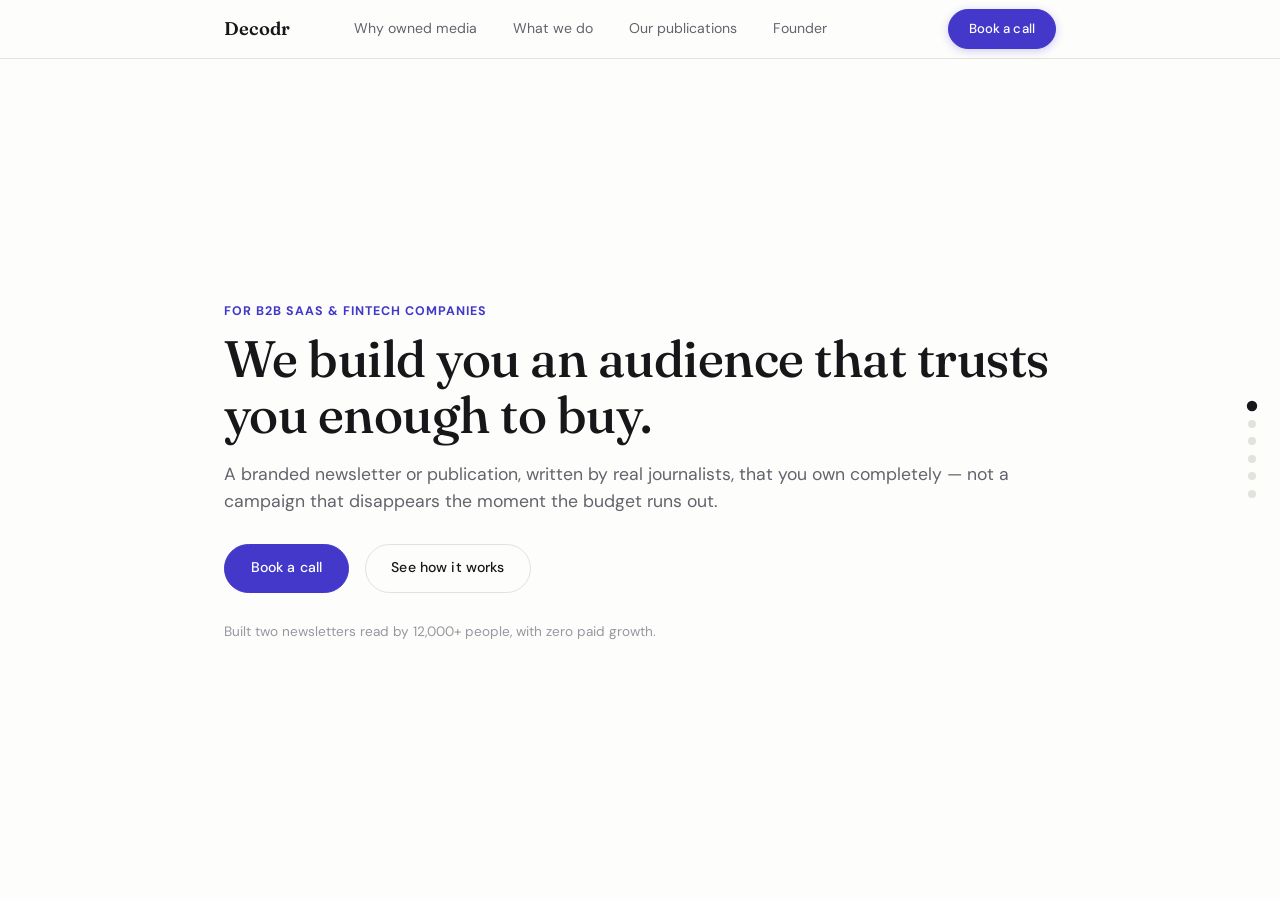
==== commit 9caed146: "Add Our Publications section (Money Simplified, Lazy AI) New nav item and section between What We Do" ====
--- a/index.html
+++ b/index.html
@@ -27,6 +27,7 @@
     <nav class="nav" id="nav">
       <a href="#insight" data-slide-link>Why owned media</a>
       <a href="#what-we-do" data-slide-link>What we do</a>
+      <a href="#publications" data-slide-link>Our publications</a>
       <a href="#founder" data-slide-link>Founder</a>
     </nav>
     <div class="header-actions">
@@ -117,6 +118,29 @@
       </div>
     </section>
 
+    <!-- OUR PUBLICATIONS -->
+    <section class="site-section slide" id="publications">
+      <div class="container">
+        <p class="kicker">Our publications</p>
+        <h2 class="headline">Publications we already run.</h2>
+
+        <div class="card-grid card-grid-2">
+          <div class="card">
+            <span class="cell-kicker">12,000+ readers</span>
+            <h3>Money Simplified</h3>
+            <p>Personal finance, explained simply.</p>
+            <a href="https://bizfin.substack.com" class="text-link" target="_blank" rel="noopener">Read →</a>
+          </div>
+          <div class="card">
+            <span class="cell-kicker">New &amp; growing</span>
+            <h3>Lazy AI</h3>
+            <p>AI, explained for non-techies.</p>
+            <a href="https://lazyai.substack.com" class="text-link" target="_blank" rel="noopener">Read →</a>
+          </div>
+        </div>
+      </div>
+    </section>
+
     <!-- FOUNDER -->
     <section class="site-section slide section-alt founder" id="founder">
       <div class="container founder-row">
@@ -128,10 +152,6 @@
           <h2 class="headline">Ankur Jhaveri</h2>
           <p>I've built two newsletters from zero — Money Simplified (12,000+ readers) and Lazy AI — with no paid growth, and spent 11+ years running marketing for fintech and B2B SaaS companies before that. Teams at Ionic Wealth, Jiraaf, and Dezerv already trust my writing.</p>
           <div class="inline-links">
-            <a href="https://bizfin.substack.com" class="text-link" target="_blank" rel="noopener">Money Simplified →</a>
-            <span class="sep">·</span>
-            <a href="https://lazyai.substack.com" class="text-link" target="_blank" rel="noopener">Lazy AI →</a>
-            <span class="sep">·</span>
             <a href="https://linkedin.com/in/ankurajhaveri" class="text-link" target="_blank" rel="noopener">LinkedIn →</a>
           </div>
         </div>
--- a/style.css
+++ b/style.css
@@ -287,6 +287,8 @@
   gap: 1rem;
   margin-top: var(--gap-md);
 }
+
+.card-grid-2 { grid-template-columns: repeat(2, 1fr); }
 
 .card {
   padding: 1.5rem;
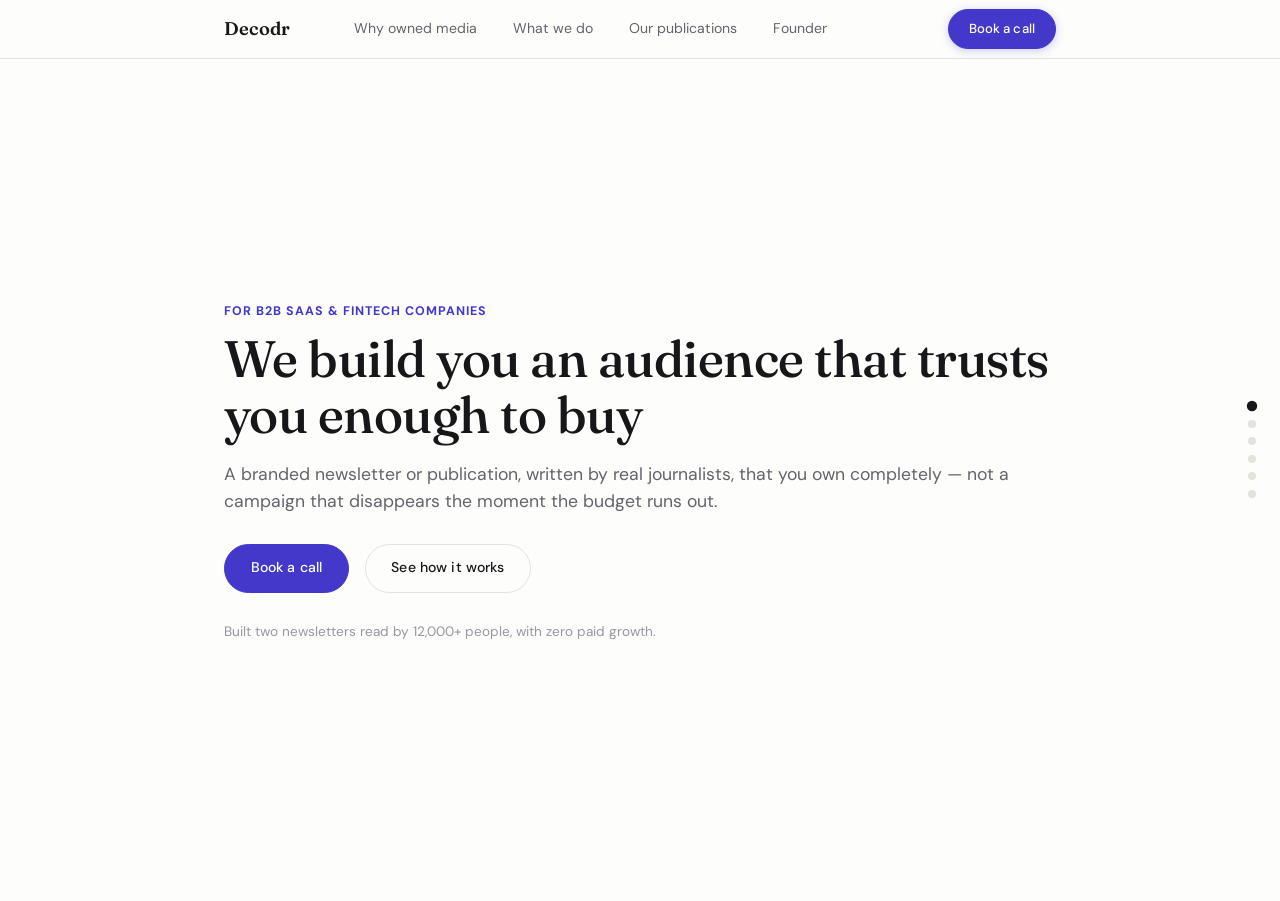
==== commit 874ad78a: "Remove full stops from headlines Co-Authored-By: Claude Sonnet 5 <noreply@anthropic.com>" ====
--- a/index.html
+++ b/index.html
@@ -46,7 +46,7 @@
     <section class="site-section slide hero" id="hero">
       <div class="container">
         <p class="kicker">For B2B SaaS &amp; fintech companies</p>
-        <h1>We build you an audience that trusts you enough to buy.</h1>
+        <h1>We build you an audience that trusts you enough to buy</h1>
         <p class="hero-sub">A branded newsletter or publication, written by real journalists, that you own completely — not a campaign that disappears the moment the budget runs out.</p>
         <div class="hero-actions">
           <a href="#contact" class="btn btn-primary" data-slide-link>Book a call</a>
@@ -60,7 +60,7 @@
     <section class="site-section slide section-alt" id="insight">
       <div class="container">
         <p class="kicker">The problem</p>
-        <h2 class="headline">Marketing content doesn't work like it used to.</h2>
+        <h2 class="headline">Marketing content doesn't work like it used to</h2>
 
         <div class="card-grid">
           <div class="card">
@@ -88,7 +88,7 @@
     <section class="site-section slide" id="what-we-do">
       <div class="container">
         <p class="kicker">What we do</p>
-        <h2 class="headline">We build, write, and grow a publication for your company.</h2>
+        <h2 class="headline">We build, write, and grow a publication for your company</h2>
         <p class="lede">Real journalists research and write it. You own it completely. Built for enterprise B2B SaaS and fintech companies selling into BFSI, compliance, and other regulated categories — where buyers need to trust you before they buy.</p>
 
         <div class="card-grid">
@@ -122,7 +122,7 @@
     <section class="site-section slide" id="publications">
       <div class="container">
         <p class="kicker">Our publications</p>
-        <h2 class="headline">Publications we already run.</h2>
+        <h2 class="headline">Publications we already run</h2>
 
         <div class="card-grid card-grid-2">
           <div class="card">
@@ -162,7 +162,7 @@
     <section class="site-section slide contact" id="contact">
       <div class="container">
         <p class="kicker">Get in touch</p>
-        <h2 class="headline">Let's build your publication.</h2>
+        <h2 class="headline">Let's build your publication</h2>
         <p class="lede">20 minutes, no deck — just a conversation about whether this fits.</p>
         <div class="hero-actions">
           <a href="https://calendly.com/hey-ankurjhaveri/30min" class="btn btn-primary" target="_blank" rel="noopener">Book a call</a>
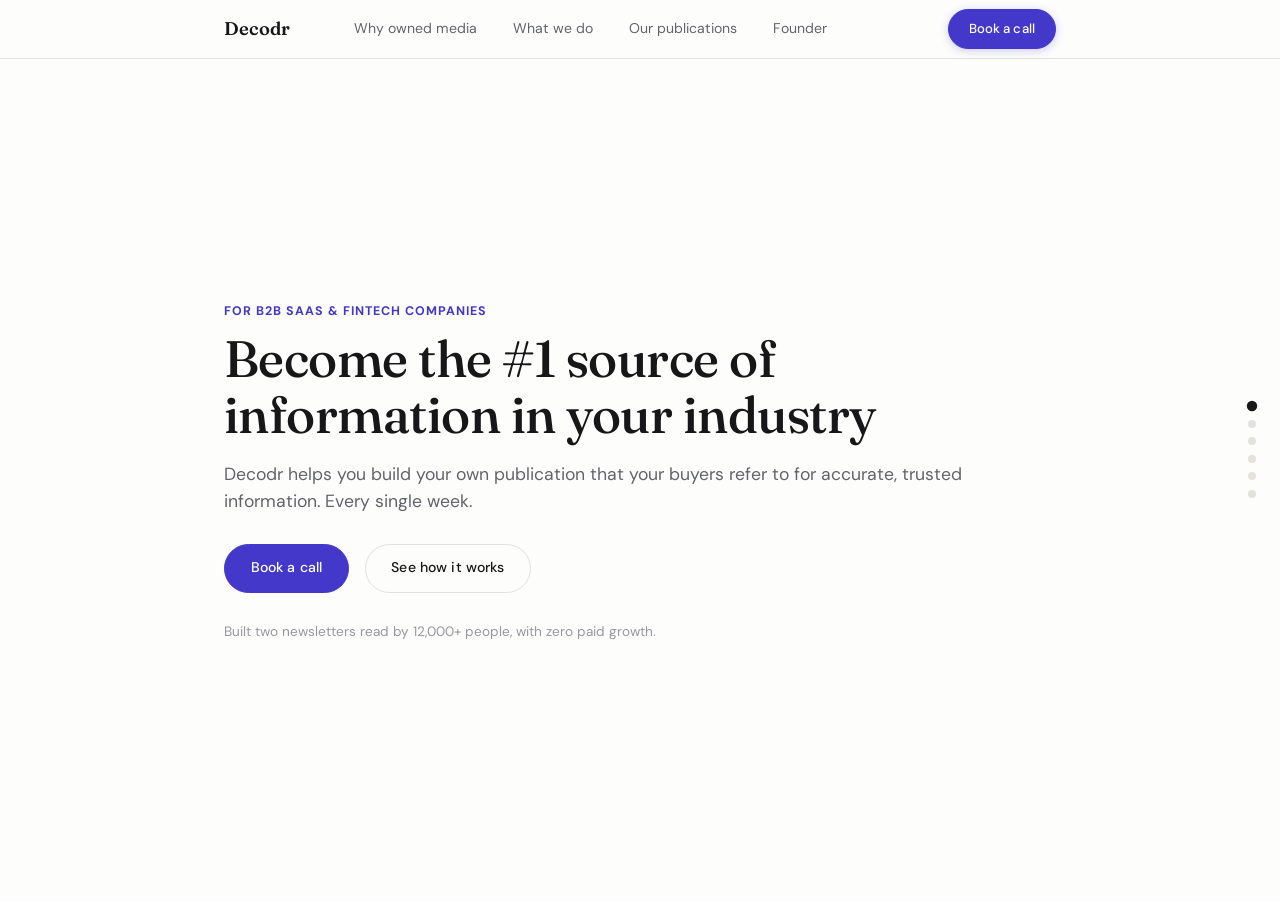
==== commit a55bd7cf: "Revise copy, add 4th problem card, fix design inconsistencies Copy: new hero/problem/what-we-do copy" ====
--- a/index.html
+++ b/index.html
@@ -46,8 +46,8 @@
     <section class="site-section slide hero" id="hero">
       <div class="container">
         <p class="kicker">For B2B SaaS &amp; fintech companies</p>
-        <h1>We build you an audience that trusts you enough to buy</h1>
-        <p class="hero-sub">A branded newsletter or publication, written by real journalists, that you own completely — not a campaign that disappears the moment the budget runs out.</p>
+        <h1>Become the #1 source of information in your industry</h1>
+        <p class="hero-sub">Decodr helps you build your own publication that your buyers refer to for accurate, trusted information. Every single week.</p>
         <div class="hero-actions">
           <a href="#contact" class="btn btn-primary" data-slide-link>Book a call</a>
           <a href="#insight" class="btn btn-secondary" data-slide-link>See how it works</a>
@@ -60,23 +60,28 @@
     <section class="site-section slide section-alt" id="insight">
       <div class="container">
         <p class="kicker">The problem</p>
-        <h2 class="headline">Marketing content doesn't work like it used to</h2>
+        <h2 class="headline">Content is noise. Paid marketing isn't the answer</h2>
 
-        <div class="card-grid">
+        <div class="card-grid card-grid-4">
           <div class="card">
             <span class="cell-kicker">Ads stop working the day you stop paying</span>
             <h3>Attention resets to zero</h3>
-            <p>The campaign works while it's live. Turn it off, and you're invisible again.</p>
+            <p>The campaign works while it's live. Once it's off, you're invisible again.</p>
           </div>
           <div class="card">
             <span class="cell-kicker">Most content sounds the same</span>
             <h3>Nobody remembers you</h3>
-            <p>Another blog post, another LinkedIn post — buyers scroll past all of it.</p>
+            <p>Everyone is writing the same blogs and LinkedIn posts. Buyers scroll past them.</p>
           </div>
           <div class="card">
             <span class="cell-kicker">Trust takes longer than a click</span>
             <h3>Ads don't build trust</h3>
-            <p>In fintech and BFSI, buyers hesitate because they don't trust you yet. A 10-second ad doesn't fix that.</p>
+            <p>In fintech and BFSI, buyers want to build trust before they buy from you.</p>
+          </div>
+          <div class="card">
+            <span class="cell-kicker">There's a need, but not today</span>
+            <h3>You're not the first name that comes to mind</h3>
+            <p>Buyers reach out to the first name they remember when looking for a solution.</p>
           </div>
         </div>
 
@@ -88,24 +93,24 @@
     <section class="site-section slide" id="what-we-do">
       <div class="container">
         <p class="kicker">What we do</p>
-        <h2 class="headline">We build, write, and grow a publication for your company</h2>
-        <p class="lede">Real journalists research and write it. You own it completely. Built for enterprise B2B SaaS and fintech companies selling into BFSI, compliance, and other regulated categories — where buyers need to trust you before they buy.</p>
+        <h2 class="headline">We build a thought leadership media publication for your company</h2>
+        <p class="lede">Our journalists research your industry, talk to experts and write stories that your buyers love. Built for enterprise B2B SaaS and fintech companies selling into BFSI, compliance, and other regulated categories where buyers need to trust you before they buy.</p>
 
         <div class="card-grid">
           <div class="card">
             <span class="cell-kicker">Strategy</span>
             <h3>We decide what to publish</h3>
-            <p>The topics and story your company should be known for — not content for content's sake.</p>
+            <p>We work with you to decide topics your company should be known for. We're not just a delivery agency.</p>
           </div>
           <div class="card">
             <span class="cell-kicker">Writing</span>
             <h3>We write and produce it</h3>
-            <p>By real journalists, not AI or interns — the kind of writing people actually finish reading.</p>
+            <p>By real journalists, not AI or interns. The kind of writing that people get immersed in.</p>
           </div>
           <div class="card">
             <span class="cell-kicker">Growth</span>
-            <h3>We grow the readership</h3>
-            <p>Starting with your own customer list, then bringing in new readers every month.</p>
+            <h3>We grow your audience</h3>
+            <p>We start with your own customer list, and then grow readership every month based on who you're trying to reach.</p>
           </div>
         </div>
 
@@ -149,7 +154,7 @@
         </div>
         <div class="founder-text">
           <p class="kicker">Who's behind this</p>
-          <h2 class="headline">Ankur Jhaveri</h2>
+          <h2 class="headline">Ankur <span class="j-alt">J</span>haveri</h2>
           <p>I've built two newsletters from zero — Money Simplified (12,000+ readers) and Lazy AI — with no paid growth, and spent 11+ years running marketing for fintech and B2B SaaS companies before that. Teams at Ionic Wealth, Jiraaf, and Dezerv already trust my writing.</p>
           <div class="inline-links">
             <a href="https://linkedin.com/in/ankurajhaveri" class="text-link" target="_blank" rel="noopener">LinkedIn →</a>
--- a/style.css
+++ b/style.css
@@ -46,6 +46,10 @@
   letter-spacing: -0.01em;
   margin: 0;
 }
+
+/* Fraunces' default "J" has a pronounced curled descender that reads as
+   crooked at display sizes; swap just that glyph for a conventional serif. */
+.j-alt { font-family: Georgia, 'Times New Roman', serif; }
 
 /* ---------- Header ---------- */
 .site-header {
@@ -289,6 +293,7 @@
 }
 
 .card-grid-2 { grid-template-columns: repeat(2, 1fr); }
+.card-grid-4 { grid-template-columns: repeat(4, 1fr); }
 
 .card {
   padding: 1.5rem;
@@ -318,6 +323,24 @@
   letter-spacing: 0.06em;
   color: var(--accent);
 }
+
+/* Publications are proof points, not features — give them more visual
+   weight than a generic feature card: bigger padding, and the stat reads
+   as a bold headline number instead of a small caps label. */
+#publications .card { padding: 2rem; }
+
+#publications .cell-kicker {
+  display: block;
+  font-family: var(--font-head);
+  font-weight: 600;
+  font-size: 1.6rem;
+  text-transform: none;
+  letter-spacing: normal;
+  color: var(--accent);
+  margin-bottom: 0.15rem;
+}
+
+#publications .card h3 { font-size: 1.25rem; }
 
 /* ---------- Fit tags ---------- */
 .fit-tags {
@@ -360,7 +383,48 @@
 
 .founder-text { flex: 1; min-width: 0; }
 
-.founder-text p { margin: 0; font-size: 0.96rem; color: var(--muted); line-height: 1.6; }
+.founder-text p { margin: 0; font-size: 1rem; color: var(--muted); line-height: 1.6; }
+
+/* ---------- Contact (closing CTA band — deliberately bolder than every
+   other section, since it's the last thing a reader sees) ---------- */
+.contact {
+  background: var(--accent);
+  color: #fff;
+}
+
+.contact .kicker { color: rgba(255, 255, 255, 0.75); }
+
+.contact .headline {
+  color: #fff;
+  font-size: clamp(1.9rem, 4vw, 2.6rem);
+}
+
+.contact .lede { color: rgba(255, 255, 255, 0.85); }
+
+.contact .btn-primary {
+  background: #fff;
+  color: var(--accent);
+  border-color: #fff;
+}
+
+.contact .btn-primary:hover {
+  background: #fff;
+  box-shadow: 0 6px 16px rgba(0, 0, 0, 0.25);
+}
+
+.contact .btn-secondary {
+  color: #fff;
+  border-color: rgba(255, 255, 255, 0.4);
+}
+
+.contact .btn-secondary:hover {
+  background: rgba(255, 255, 255, 0.15);
+  color: #fff;
+  border-color: #fff;
+}
+
+.contact .footer-mini { color: rgba(255, 255, 255, 0.6); }
+.contact .footer-mini a:hover { color: #fff; }
 
 /* ---------- Footer ---------- */
 .footer-mini {
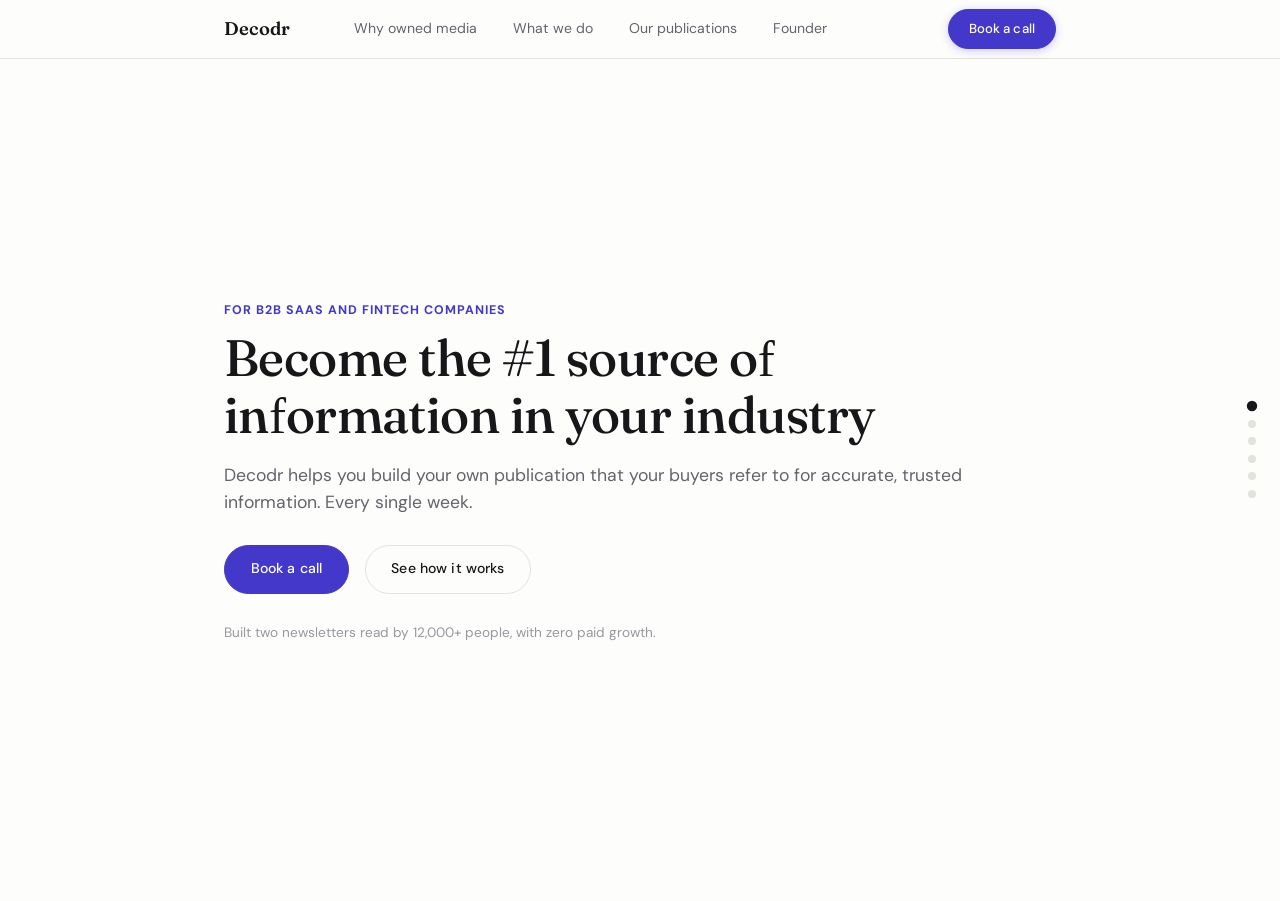
==== commit 0479e272: "Fix hero wrap, crooked f glyph, trim copy, redo contact layout - Hero: text-wrap:balance fixes uneve" ====
--- a/index.html
+++ b/index.html
@@ -3,7 +3,7 @@
 <head>
 <meta charset="UTF-8">
 <meta name="viewport" content="width=device-width, initial-scale=1.0">
-<title>Decodr — Owned Media for B2B SaaS &amp; Fintech</title>
+<title>Decodr — Owned Media for B2B SaaS and Fintech</title>
 <meta name="description" content="Decodr builds and runs branded media publications for enterprise B2B SaaS and fintech companies in regulated categories. You own the publication. We report and write it.">
 <link rel="icon" type="image/svg+xml" href="favicon.svg">
 <link rel="preconnect" href="https://fonts.googleapis.com">
@@ -45,8 +45,8 @@
     <!-- HERO -->
     <section class="site-section slide hero" id="hero">
       <div class="container">
-        <p class="kicker">For B2B SaaS &amp; fintech companies</p>
-        <h1>Become the #1 source of information in your industry</h1>
+        <p class="kicker">For B2B SaaS and fintech companies</p>
+        <h1>Become the #1 source o<span class="glyph-fix">f</span> in<span class="glyph-fix">f</span>ormation in your industry</h1>
         <p class="hero-sub">Decodr helps you build your own publication that your buyers refer to for accurate, trusted information. Every single week.</p>
         <div class="hero-actions">
           <a href="#contact" class="btn btn-primary" data-slide-link>Book a call</a>
@@ -62,12 +62,7 @@
         <p class="kicker">The problem</p>
         <h2 class="headline">Content is noise. Paid marketing isn't the answer</h2>
 
-        <div class="card-grid card-grid-4">
-          <div class="card">
-            <span class="cell-kicker">Ads stop working the day you stop paying</span>
-            <h3>Attention resets to zero</h3>
-            <p>The campaign works while it's live. Once it's off, you're invisible again.</p>
-          </div>
+        <div class="card-grid">
           <div class="card">
             <span class="cell-kicker">Most content sounds the same</span>
             <h3>Nobody remembers you</h3>
@@ -80,7 +75,7 @@
           </div>
           <div class="card">
             <span class="cell-kicker">There's a need, but not today</span>
-            <h3>You're not the first name that comes to mind</h3>
+            <h3>You're not top o<span class="glyph-fix">f</span> mind</h3>
             <p>Buyers reach out to the first name they remember when looking for a solution.</p>
           </div>
         </div>
@@ -93,33 +88,26 @@
     <section class="site-section slide" id="what-we-do">
       <div class="container">
         <p class="kicker">What we do</p>
-        <h2 class="headline">We build a thought leadership media publication for your company</h2>
-        <p class="lede">Our journalists research your industry, talk to experts and write stories that your buyers love. Built for enterprise B2B SaaS and fintech companies selling into BFSI, compliance, and other regulated categories where buyers need to trust you before they buy.</p>
+        <h2 class="headline">We build a thought leadership media publication <span class="glyph-fix">f</span>or your company</h2>
+        <p class="lede">Our journalists research your industry, talk to experts, and write stories your buyers love. Built for enterprise B2B SaaS and fintech companies in BFSI, compliance, and other regulated categories where buyers need to trust you before they buy.</p>
 
         <div class="card-grid">
           <div class="card">
             <span class="cell-kicker">Strategy</span>
             <h3>We decide what to publish</h3>
-            <p>We work with you to decide topics your company should be known for. We're not just a delivery agency.</p>
+            <p>We work with you to decide topics your company should be known for. Not just a delivery agency.</p>
           </div>
           <div class="card">
             <span class="cell-kicker">Writing</span>
             <h3>We write and produce it</h3>
-            <p>By real journalists, not AI or interns. The kind of writing that people get immersed in.</p>
+            <p>By real journalists, not AI or interns. Writing people get immersed in.</p>
           </div>
           <div class="card">
             <span class="cell-kicker">Growth</span>
             <h3>We grow your audience</h3>
-            <p>We start with your own customer list, and then grow readership every month based on who you're trying to reach.</p>
+            <p>We start with your customer list, then grow readership every month based on who you're trying to reach.</p>
           </div>
         </div>
-
-        <ul class="fit-tags">
-          <li class="fit-tag">Enterprise marketing budget</li>
-          <li class="fit-tag">BFSI &amp; regulated categories</li>
-          <li class="fit-tag">Trust over awareness</li>
-          <li class="fit-tag">Built to compound</li>
-        </ul>
       </div>
     </section>
 
@@ -130,18 +118,16 @@
         <h2 class="headline">Publications we already run</h2>
 
         <div class="card-grid card-grid-2">
-          <div class="card">
+          <a href="https://bizfin.substack.com" class="card" target="_blank" rel="noopener">
             <span class="cell-kicker">12,000+ readers</span>
-            <h3>Money Simplified</h3>
+            <h3>Money Simpli<span class="glyph-fix">f</span>ied</h3>
             <p>Personal finance, explained simply.</p>
-            <a href="https://bizfin.substack.com" class="text-link" target="_blank" rel="noopener">Read →</a>
-          </div>
-          <div class="card">
-            <span class="cell-kicker">New &amp; growing</span>
+          </a>
+          <a href="https://lazyai.substack.com" class="card" target="_blank" rel="noopener">
+            <span class="cell-kicker">New and growing</span>
             <h3>Lazy AI</h3>
             <p>AI, explained for non-techies.</p>
-            <a href="https://lazyai.substack.com" class="text-link" target="_blank" rel="noopener">Read →</a>
-          </div>
+          </a>
         </div>
       </div>
     </section>
@@ -154,7 +140,7 @@
         </div>
         <div class="founder-text">
           <p class="kicker">Who's behind this</p>
-          <h2 class="headline">Ankur <span class="j-alt">J</span>haveri</h2>
+          <h2 class="headline">Ankur <span class="glyph-fix">J</span>haveri</h2>
           <p>I've built two newsletters from zero — Money Simplified (12,000+ readers) and Lazy AI — with no paid growth, and spent 11+ years running marketing for fintech and B2B SaaS companies before that. Teams at Ionic Wealth, Jiraaf, and Dezerv already trust my writing.</p>
           <div class="inline-links">
             <a href="https://linkedin.com/in/ankurajhaveri" class="text-link" target="_blank" rel="noopener">LinkedIn →</a>
@@ -165,15 +151,19 @@
 
     <!-- CONTACT -->
     <section class="site-section slide contact" id="contact">
-      <div class="container">
-        <p class="kicker">Get in touch</p>
-        <h2 class="headline">Let's build your publication</h2>
-        <p class="lede">20 minutes, no deck — just a conversation about whether this fits.</p>
-        <div class="hero-actions">
-          <a href="https://calendly.com/hey-ankurjhaveri/30min" class="btn btn-primary" target="_blank" rel="noopener">Book a call</a>
-          <button class="btn btn-secondary" id="emailBtn" type="button">Email us</button>
+      <div class="container contact-row">
+        <div class="contact-text">
+          <p class="kicker">Get in touch</p>
+          <h2 class="headline">Let's build your publication</h2>
+          <p class="lede">20 minutes, no deck — just a conversation about whether this fits.</p>
         </div>
-        <p class="footer-mini"><a href="https://linkedin.com/in/ankurajhaveri" target="_blank" rel="noopener">LinkedIn</a> · © 2026 Decodr</p>
+        <div class="contact-card">
+          <div class="hero-actions">
+            <a href="https://calendly.com/hey-ankurjhaveri/30min" class="btn btn-primary" target="_blank" rel="noopener">Book a call</a>
+            <button class="btn btn-secondary" id="emailBtn" type="button">Email us</button>
+          </div>
+          <p class="footer-mini"><a href="https://linkedin.com/in/ankurajhaveri" target="_blank" rel="noopener">LinkedIn</a> · © 2026 Decodr</p>
+        </div>
       </div>
     </section>
 
--- a/style.css
+++ b/style.css
@@ -47,9 +47,11 @@
   margin: 0;
 }
 
-/* Fraunces' default "J" has a pronounced curled descender that reads as
-   crooked at display sizes; swap just that glyph for a conventional serif. */
-.j-alt { font-family: Georgia, 'Times New Roman', serif; }
+/* Fraunces' default "J" and lowercase "f" both have pronounced decorative
+   flourishes that read as crooked at display sizes. Whenever a heading
+   (h1/h2/h3) contains one, wrap just that single letter in this span to
+   swap it for a conventional serif — never the whole word. */
+.glyph-fix { font-family: Georgia, 'Times New Roman', serif; }
 
 /* ---------- Header ---------- */
 .site-header {
@@ -199,6 +201,7 @@
   font-size: clamp(1.6rem, 3vw, 2.1rem);
   margin: 0 0 0.75rem;
   line-height: 1.15;
+  text-wrap: balance;
 }
 
 .lede {
@@ -214,6 +217,7 @@
   font-size: clamp(2.1rem, 4.4vw, 3.2rem);
   margin: 0 0 1.1rem;
   line-height: 1.1;
+  text-wrap: balance;
 }
 
 .hero-sub {
@@ -293,7 +297,6 @@
 }
 
 .card-grid-2 { grid-template-columns: repeat(2, 1fr); }
-.card-grid-4 { grid-template-columns: repeat(4, 1fr); }
 
 .card {
   padding: 1.5rem;
@@ -325,42 +328,17 @@
 }
 
 /* Publications are proof points, not features — give them more visual
-   weight than a generic feature card: bigger padding, and the stat reads
-   as a bold headline number instead of a small caps label. */
+   weight than a generic feature card via padding. The publication NAME is
+   the headline element here (bigger than default .card h3); the stat is
+   a small supporting label above it, not the other way around. */
 #publications .card { padding: 2rem; }
 
 #publications .cell-kicker {
-  display: block;
-  font-family: var(--font-head);
-  font-weight: 600;
-  font-size: 1.6rem;
-  text-transform: none;
-  letter-spacing: normal;
-  color: var(--accent);
-  margin-bottom: 0.15rem;
-}
-
-#publications .card h3 { font-size: 1.25rem; }
-
-/* ---------- Fit tags ---------- */
-.fit-tags {
-  margin: 1.75rem 0 0;
-  padding: 0;
-  list-style: none;
-  display: flex;
-  flex-wrap: wrap;
-  gap: 0.75rem;
-}
-
-.fit-tag {
-  padding: 0.6rem 1.1rem;
-  border-radius: 999px;
-  background: #ffffff;
-  border: 1px solid var(--line);
-  font-size: 0.86rem;
-  font-weight: 500;
-  color: var(--ink);
-}
+  font-size: 0.72rem;
+  color: var(--faint);
+}
+
+#publications .card h3 { font-size: 1.6rem; margin-top: 0.3rem; }
 
 /* ---------- Founder ---------- */
 .founder-row {
@@ -385,46 +363,31 @@
 
 .founder-text p { margin: 0; font-size: 1rem; color: var(--muted); line-height: 1.6; }
 
-/* ---------- Contact (closing CTA band — deliberately bolder than every
-   other section, since it's the last thing a reader sees) ---------- */
-.contact {
-  background: var(--accent);
-  color: #fff;
-}
-
-.contact .kicker { color: rgba(255, 255, 255, 0.75); }
-
-.contact .headline {
-  color: #fff;
-  font-size: clamp(1.9rem, 4vw, 2.6rem);
-}
-
-.contact .lede { color: rgba(255, 255, 255, 0.85); }
-
-.contact .btn-primary {
-  background: #fff;
-  color: var(--accent);
-  border-color: #fff;
-}
-
-.contact .btn-primary:hover {
-  background: #fff;
-  box-shadow: 0 6px 16px rgba(0, 0, 0, 0.25);
-}
-
-.contact .btn-secondary {
-  color: #fff;
-  border-color: rgba(255, 255, 255, 0.4);
-}
-
-.contact .btn-secondary:hover {
-  background: rgba(255, 255, 255, 0.15);
-  color: #fff;
-  border-color: #fff;
-}
-
-.contact .footer-mini { color: rgba(255, 255, 255, 0.6); }
-.contact .footer-mini a:hover { color: #fff; }
+/* ---------- Contact (same colors as every other section — the fix here
+   is layout/composition, not a color block: text on one side, a bordered
+   CTA panel on the other, so the section carries real visual weight
+   without breaking the site's palette) ---------- */
+.contact-row {
+  display: flex;
+  align-items: center;
+  gap: 2.5rem;
+}
+
+.contact-text { flex: 1.2; min-width: 0; }
+.contact-text .lede { margin: 0; }
+
+.contact-card {
+  flex: 1;
+  min-width: 0;
+  background: #ffffff;
+  border: 1px solid var(--line);
+  border-radius: 16px;
+  padding: 2rem;
+  box-shadow: 0 1px 2px rgba(23, 23, 26, 0.03), 0 8px 20px rgba(23, 23, 26, 0.05);
+}
+
+.contact-card .hero-actions { margin-bottom: 1.25rem; }
+.contact-card .footer-mini { margin: 0; }
 
 /* ---------- Footer ---------- */
 .footer-mini {
@@ -489,5 +452,8 @@
   .founder-row { flex-direction: column; align-items: flex-start; gap: 1.5rem; }
   .founder-photo { width: 120px; height: 120px; }
 
+  .contact-row { flex-direction: column; align-items: stretch; gap: 1.5rem; }
+  .contact-card { padding: 1.5rem; }
+
   .card-grid { grid-template-columns: 1fr; }
 }
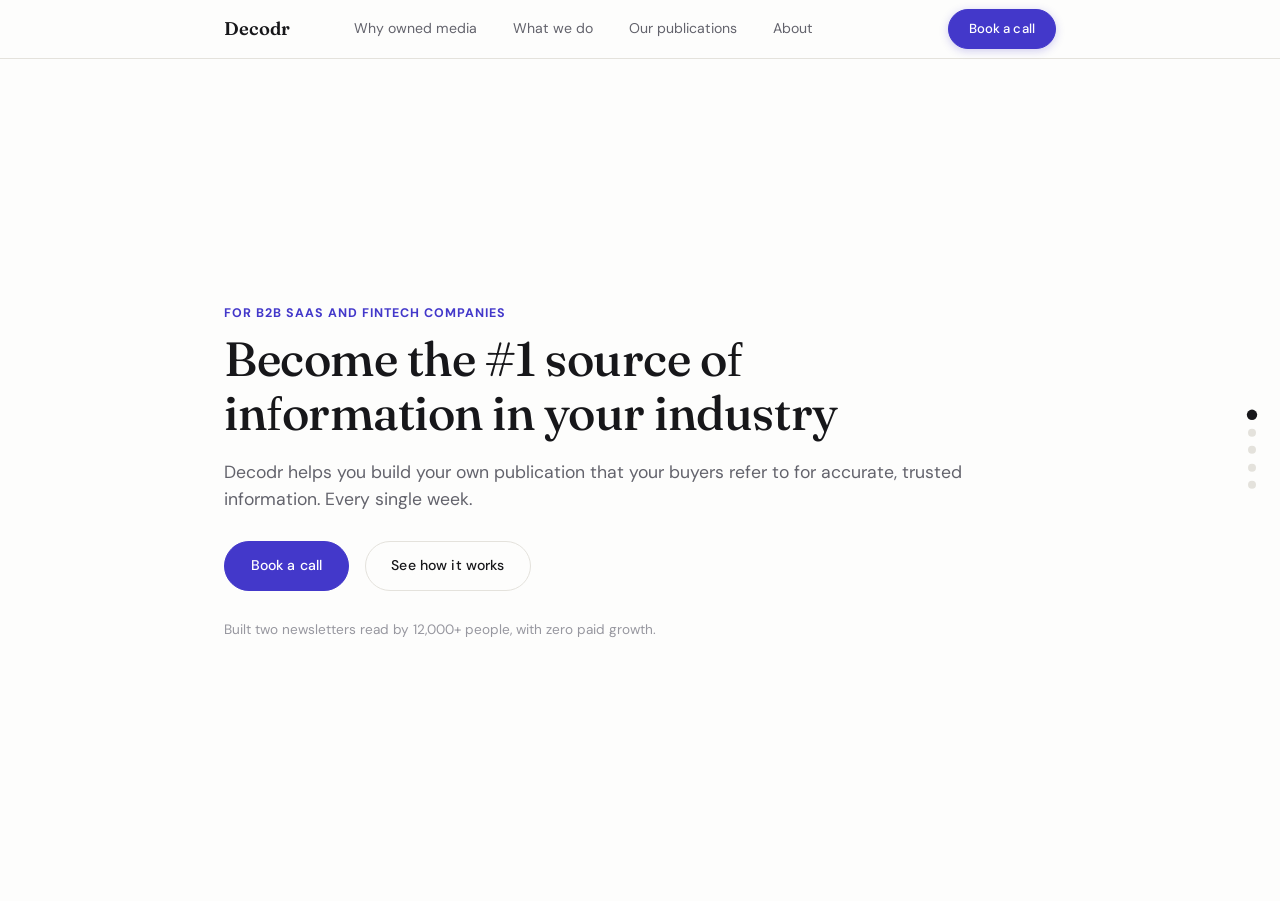
==== commit 577aafa5: "Fix hero headline fit, headline-wrap bug, kicker bug; restructure About/Contact - Hero h1 max font-s" ====
--- a/index.html
+++ b/index.html
@@ -28,10 +28,10 @@
       <a href="#insight" data-slide-link>Why owned media</a>
       <a href="#what-we-do" data-slide-link>What we do</a>
       <a href="#publications" data-slide-link>Our publications</a>
-      <a href="#founder" data-slide-link>Founder</a>
+      <a href="#about" data-slide-link>About</a>
     </nav>
     <div class="header-actions">
-      <a href="#contact" class="btn btn-primary header-cta" data-slide-link>Book a call</a>
+      <a href="https://calendly.com/hey-ankurjhaveri/30min" class="btn btn-primary header-cta" target="_blank" rel="noopener">Book a call</a>
       <button class="nav-toggle" id="navToggle" aria-label="Toggle menu" aria-expanded="false">
         <span></span><span></span><span></span>
       </button>
@@ -49,7 +49,7 @@
         <h1>Become the #1 source o<span class="glyph-fix">f</span> in<span class="glyph-fix">f</span>ormation in your industry</h1>
         <p class="hero-sub">Decodr helps you build your own publication that your buyers refer to for accurate, trusted information. Every single week.</p>
         <div class="hero-actions">
-          <a href="#contact" class="btn btn-primary" data-slide-link>Book a call</a>
+          <a href="https://calendly.com/hey-ankurjhaveri/30min" class="btn btn-primary" target="_blank" rel="noopener">Book a call</a>
           <a href="#insight" class="btn btn-secondary" data-slide-link>See how it works</a>
         </div>
         <p class="hero-proof-line">Built two newsletters read by 12,000+ people, with zero paid growth.</p>
@@ -89,23 +89,23 @@
       <div class="container">
         <p class="kicker">What we do</p>
         <h2 class="headline">We build a thought leadership media publication <span class="glyph-fix">f</span>or your company</h2>
-        <p class="lede">Our journalists research your industry, talk to experts, and write stories your buyers love. Built for enterprise B2B SaaS and fintech companies in BFSI, compliance, and other regulated categories where buyers need to trust you before they buy.</p>
+        <p class="lede">Our journalists research your industry, talk to experts, and write stories your buyers love — for B2B SaaS and fintech companies in BFSI, compliance, and other regulated categories, where trust comes before the buy.</p>
 
         <div class="card-grid">
           <div class="card">
             <span class="cell-kicker">Strategy</span>
             <h3>We decide what to publish</h3>
-            <p>We work with you to decide topics your company should be known for. Not just a delivery agency.</p>
+            <p>We decide topics with you — not just a delivery agency.</p>
           </div>
           <div class="card">
             <span class="cell-kicker">Writing</span>
             <h3>We write and produce it</h3>
-            <p>By real journalists, not AI or interns. Writing people get immersed in.</p>
+            <p>Real journalists, not AI or interns — writing people get immersed in.</p>
           </div>
           <div class="card">
             <span class="cell-kicker">Growth</span>
             <h3>We grow your audience</h3>
-            <p>We start with your customer list, then grow readership every month based on who you're trying to reach.</p>
+            <p>We start with your customer list, then grow readership monthly based on who you're trying to reach.</p>
           </div>
         </div>
       </div>
@@ -132,8 +132,8 @@
       </div>
     </section>
 
-    <!-- FOUNDER -->
-    <section class="site-section slide section-alt founder" id="founder">
+    <!-- ABOUT -->
+    <section class="site-section slide section-alt founder" id="about">
       <div class="container founder-row">
         <div class="founder-photo">
           <img src="assets/img/ankur.png" alt="Ankur Jhaveri" onerror="this.parentElement.style.display='none'">
@@ -143,26 +143,11 @@
           <h2 class="headline">Ankur <span class="glyph-fix">J</span>haveri</h2>
           <p>I've built two newsletters from zero — Money Simplified (12,000+ readers) and Lazy AI — with no paid growth, and spent 11+ years running marketing for fintech and B2B SaaS companies before that. Teams at Ionic Wealth, Jiraaf, and Dezerv already trust my writing.</p>
           <div class="inline-links">
+            <a href="https://calendly.com/hey-ankurjhaveri/30min" class="btn btn-primary" target="_blank" rel="noopener">Book a call</a>
+            <button class="btn btn-secondary" id="emailBtn" type="button">Email us</button>
             <a href="https://linkedin.com/in/ankurajhaveri" class="text-link" target="_blank" rel="noopener">LinkedIn →</a>
           </div>
-        </div>
-      </div>
-    </section>
-
-    <!-- CONTACT -->
-    <section class="site-section slide contact" id="contact">
-      <div class="container contact-row">
-        <div class="contact-text">
-          <p class="kicker">Get in touch</p>
-          <h2 class="headline">Let's build your publication</h2>
-          <p class="lede">20 minutes, no deck — just a conversation about whether this fits.</p>
-        </div>
-        <div class="contact-card">
-          <div class="hero-actions">
-            <a href="https://calendly.com/hey-ankurjhaveri/30min" class="btn btn-primary" target="_blank" rel="noopener">Book a call</a>
-            <button class="btn btn-secondary" id="emailBtn" type="button">Email us</button>
-          </div>
-          <p class="footer-mini"><a href="https://linkedin.com/in/ankurajhaveri" target="_blank" rel="noopener">LinkedIn</a> · © 2026 Decodr</p>
+          <p class="footer-mini">© 2026 Decodr</p>
         </div>
       </div>
     </section>
--- a/style.css
+++ b/style.css
@@ -201,7 +201,10 @@
   font-size: clamp(1.6rem, 3vw, 2.1rem);
   margin: 0 0 0.75rem;
   line-height: 1.15;
-  text-wrap: balance;
+  /* No text-wrap:balance here (unlike .hero h1) — tried it, and on this
+     longer heading Chrome's balance algorithm chose a badly uneven split
+     (a short, half-empty first line) instead of a better-filled one.
+     Plain wrapping fills each line properly; leave it alone. */
 }
 
 .lede {
@@ -214,7 +217,11 @@
 .hero { padding-top: 3.5rem; }
 
 .hero h1 {
-  font-size: clamp(2.1rem, 4.4vw, 3.2rem);
+  /* Max reduced from 3.2rem to 3rem — just enough that "information" fits
+     on the first line instead of wrapping alone; measured precisely
+     (canvas text measurement against the actual container width) rather
+     than guessed. */
+  font-size: clamp(2.1rem, 4.4vw, 3rem);
   margin: 0 0 1.1rem;
   line-height: 1.1;
   text-wrap: balance;
@@ -284,7 +291,7 @@
 .text-link:last-child { margin-right: 0; }
 .text-link:hover { opacity: 0.7; text-decoration: underline; }
 
-.inline-links { display: flex; align-items: center; gap: 0.5rem; flex-wrap: wrap; margin-top: 1.25rem; }
+.inline-links { display: flex; align-items: center; gap: 0.75rem; flex-wrap: wrap; margin-top: 1.25rem; }
 .inline-links .text-link { margin-right: 0; }
 .sep { color: var(--line); font-weight: 600; }
 
@@ -329,14 +336,10 @@
 
 /* Publications are proof points, not features — give them more visual
    weight than a generic feature card via padding. The publication NAME is
-   the headline element here (bigger than default .card h3); the stat is
-   a small supporting label above it, not the other way around. */
+   the headline element here (bigger than default .card h3); the stat
+   above it keeps the default .cell-kicker styling (small, bold, accent
+   color) unchanged — same as every other section's card label. */
 #publications .card { padding: 2rem; }
-
-#publications .cell-kicker {
-  font-size: 0.72rem;
-  color: var(--faint);
-}
 
 #publications .card h3 { font-size: 1.6rem; margin-top: 0.3rem; }
 
@@ -361,33 +364,11 @@
 
 .founder-text { flex: 1; min-width: 0; }
 
-.founder-text p { margin: 0; font-size: 1rem; color: var(--muted); line-height: 1.6; }
-
-/* ---------- Contact (same colors as every other section — the fix here
-   is layout/composition, not a color block: text on one side, a bordered
-   CTA panel on the other, so the section carries real visual weight
-   without breaking the site's palette) ---------- */
-.contact-row {
-  display: flex;
-  align-items: center;
-  gap: 2.5rem;
-}
-
-.contact-text { flex: 1.2; min-width: 0; }
-.contact-text .lede { margin: 0; }
-
-.contact-card {
-  flex: 1;
-  min-width: 0;
-  background: #ffffff;
-  border: 1px solid var(--line);
-  border-radius: 16px;
-  padding: 2rem;
-  box-shadow: 0 1px 2px rgba(23, 23, 26, 0.03), 0 8px 20px rgba(23, 23, 26, 0.05);
-}
-
-.contact-card .hero-actions { margin-bottom: 1.25rem; }
-.contact-card .footer-mini { margin: 0; }
+/* :not(.kicker) matters — without it this rule's higher specificity
+   (class + tag vs. .kicker's class alone) silently overrode the section
+   kicker's font-size and color, which is exactly why "Who's behind this"
+   rendered differently from every other section's kicker. */
+.founder-text p:not(.kicker) { margin: 0; font-size: 1rem; color: var(--muted); line-height: 1.6; }
 
 /* ---------- Footer ---------- */
 .footer-mini {
@@ -452,8 +433,5 @@
   .founder-row { flex-direction: column; align-items: flex-start; gap: 1.5rem; }
   .founder-photo { width: 120px; height: 120px; }
 
-  .contact-row { flex-direction: column; align-items: stretch; gap: 1.5rem; }
-  .contact-card { padding: 1.5rem; }
-
   .card-grid { grid-template-columns: 1fr; }
 }
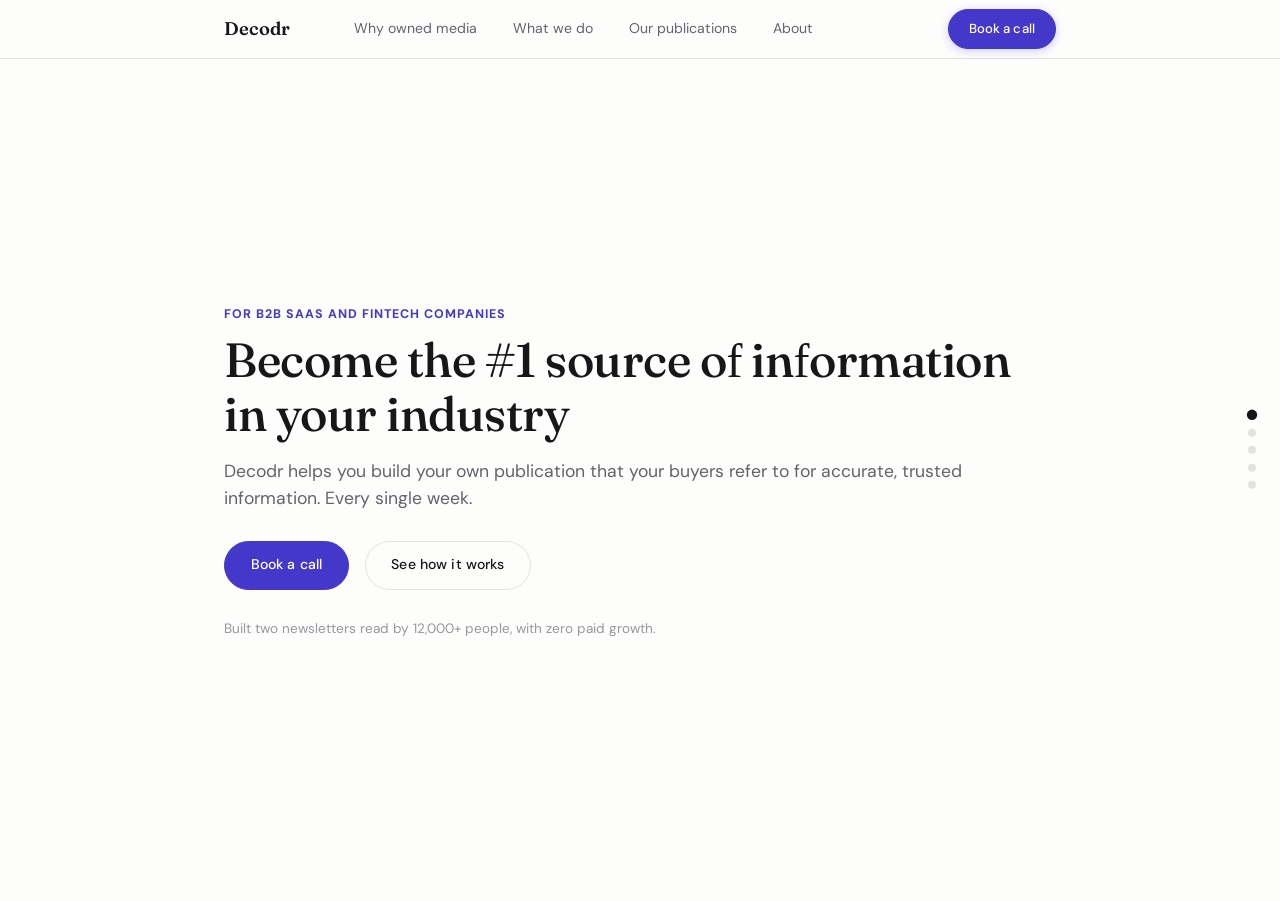
==== commit 763159ba: "Fix hero headline wrap (real cause: balance), plain-text About links - Real fix for hero "informatio" ====
--- a/index.html
+++ b/index.html
@@ -143,11 +143,10 @@
           <h2 class="headline">Ankur <span class="glyph-fix">J</span>haveri</h2>
           <p>I've built two newsletters from zero — Money Simplified (12,000+ readers) and Lazy AI — with no paid growth, and spent 11+ years running marketing for fintech and B2B SaaS companies before that. Teams at Ionic Wealth, Jiraaf, and Dezerv already trust my writing.</p>
           <div class="inline-links">
-            <a href="https://calendly.com/hey-ankurjhaveri/30min" class="btn btn-primary" target="_blank" rel="noopener">Book a call</a>
-            <button class="btn btn-secondary" id="emailBtn" type="button">Email us</button>
+            <a href="https://calendly.com/hey-ankurjhaveri/30min" class="text-link" target="_blank" rel="noopener">Book a call →</a>
+            <button class="text-link" id="emailBtn" type="button">Email us →</button>
             <a href="https://linkedin.com/in/ankurajhaveri" class="text-link" target="_blank" rel="noopener">LinkedIn →</a>
           </div>
-          <p class="footer-mini">© 2026 Decodr</p>
         </div>
       </div>
     </section>
--- a/style.css
+++ b/style.css
@@ -217,14 +217,19 @@
 .hero { padding-top: 3.5rem; }
 
 .hero h1 {
-  /* Max reduced from 3.2rem to 3rem — just enough that "information" fits
-     on the first line instead of wrapping alone; measured precisely
-     (canvas text measurement against the actual container width) rather
-     than guessed. */
+  /* Max reduced from 3.2rem to 3rem so "information" fits on line 1 —
+     but the real bug was text-wrap:balance below. It doesn't just wrap
+     to fit available width; it forces the "most even" split of however
+     many lines the text needs, and for this sentence that was choosing
+     to break after "of" almost regardless of font-size (confirmed by
+     testing directly against the live DOM, not a synthetic text
+     measurement — a plain canvas measurement misses this because it
+     doesn't run the browser's actual balance/line-break algorithm).
+     Fix is both: drop the max size a bit, AND drop balance entirely —
+     same class of bug already found and fixed on .headline. */
   font-size: clamp(2.1rem, 4.4vw, 3rem);
   margin: 0 0 1.1rem;
   line-height: 1.1;
-  text-wrap: balance;
 }
 
 .hero-sub {
@@ -288,6 +293,18 @@
   transition: opacity 0.15s ease;
 }
 
+/* Reset native chrome when .text-link is used on a <button> (the email
+   link has to be a button — its address is built by JS on click, not a
+   plain mailto: href, to keep it off scraper bots) so it reads as plain
+   text, not a button. */
+button.text-link {
+  background: none;
+  border: none;
+  padding: 0;
+  cursor: pointer;
+  font-family: inherit;
+}
+
 .text-link:last-child { margin-right: 0; }
 .text-link:hover { opacity: 0.7; text-decoration: underline; }
 
@@ -369,15 +386,6 @@
    kicker's font-size and color, which is exactly why "Who's behind this"
    rendered differently from every other section's kicker. */
 .founder-text p:not(.kicker) { margin: 0; font-size: 1rem; color: var(--muted); line-height: 1.6; }
-
-/* ---------- Footer ---------- */
-.footer-mini {
-  margin: var(--gap-lg) 0 0;
-  font-size: 0.78rem;
-  color: var(--faint);
-}
-
-.footer-mini a:hover { color: var(--accent); }
 
 /* ---------- Responsive ---------- */
 @media (max-width: 780px) {
